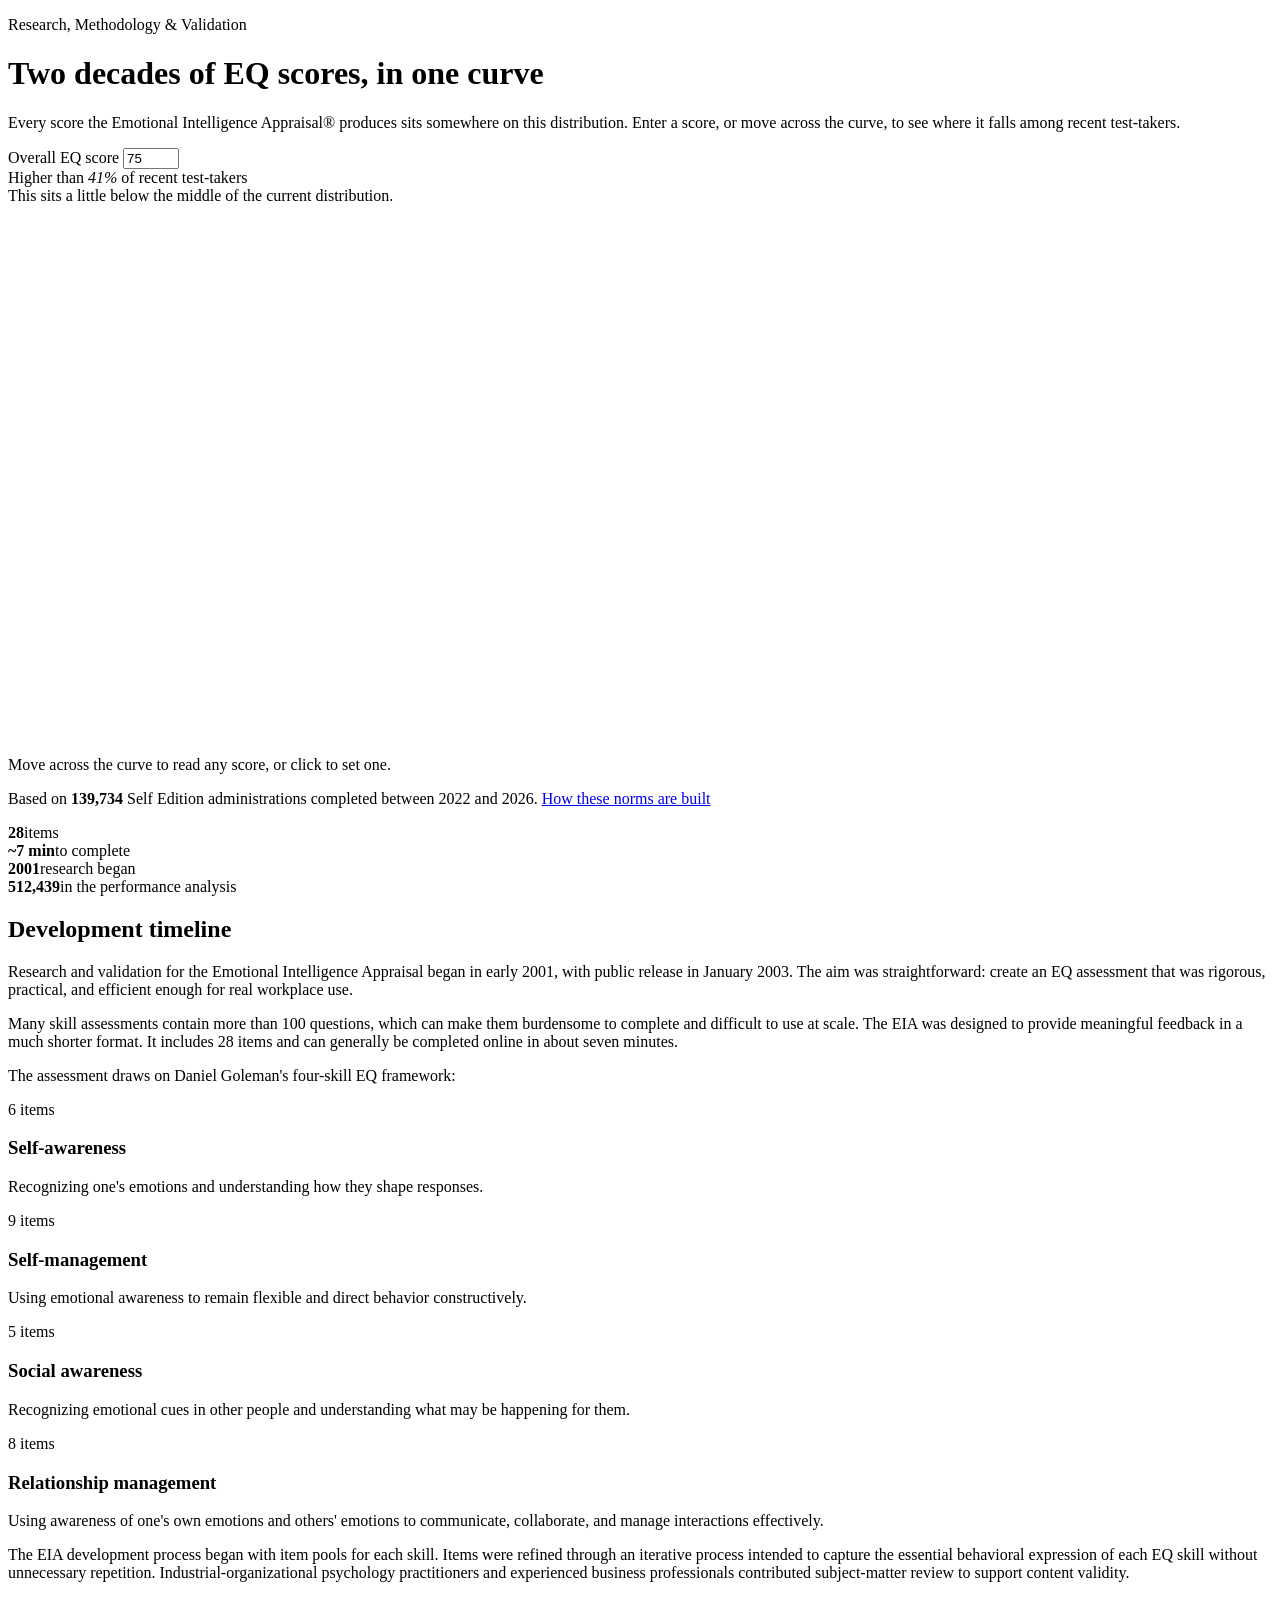
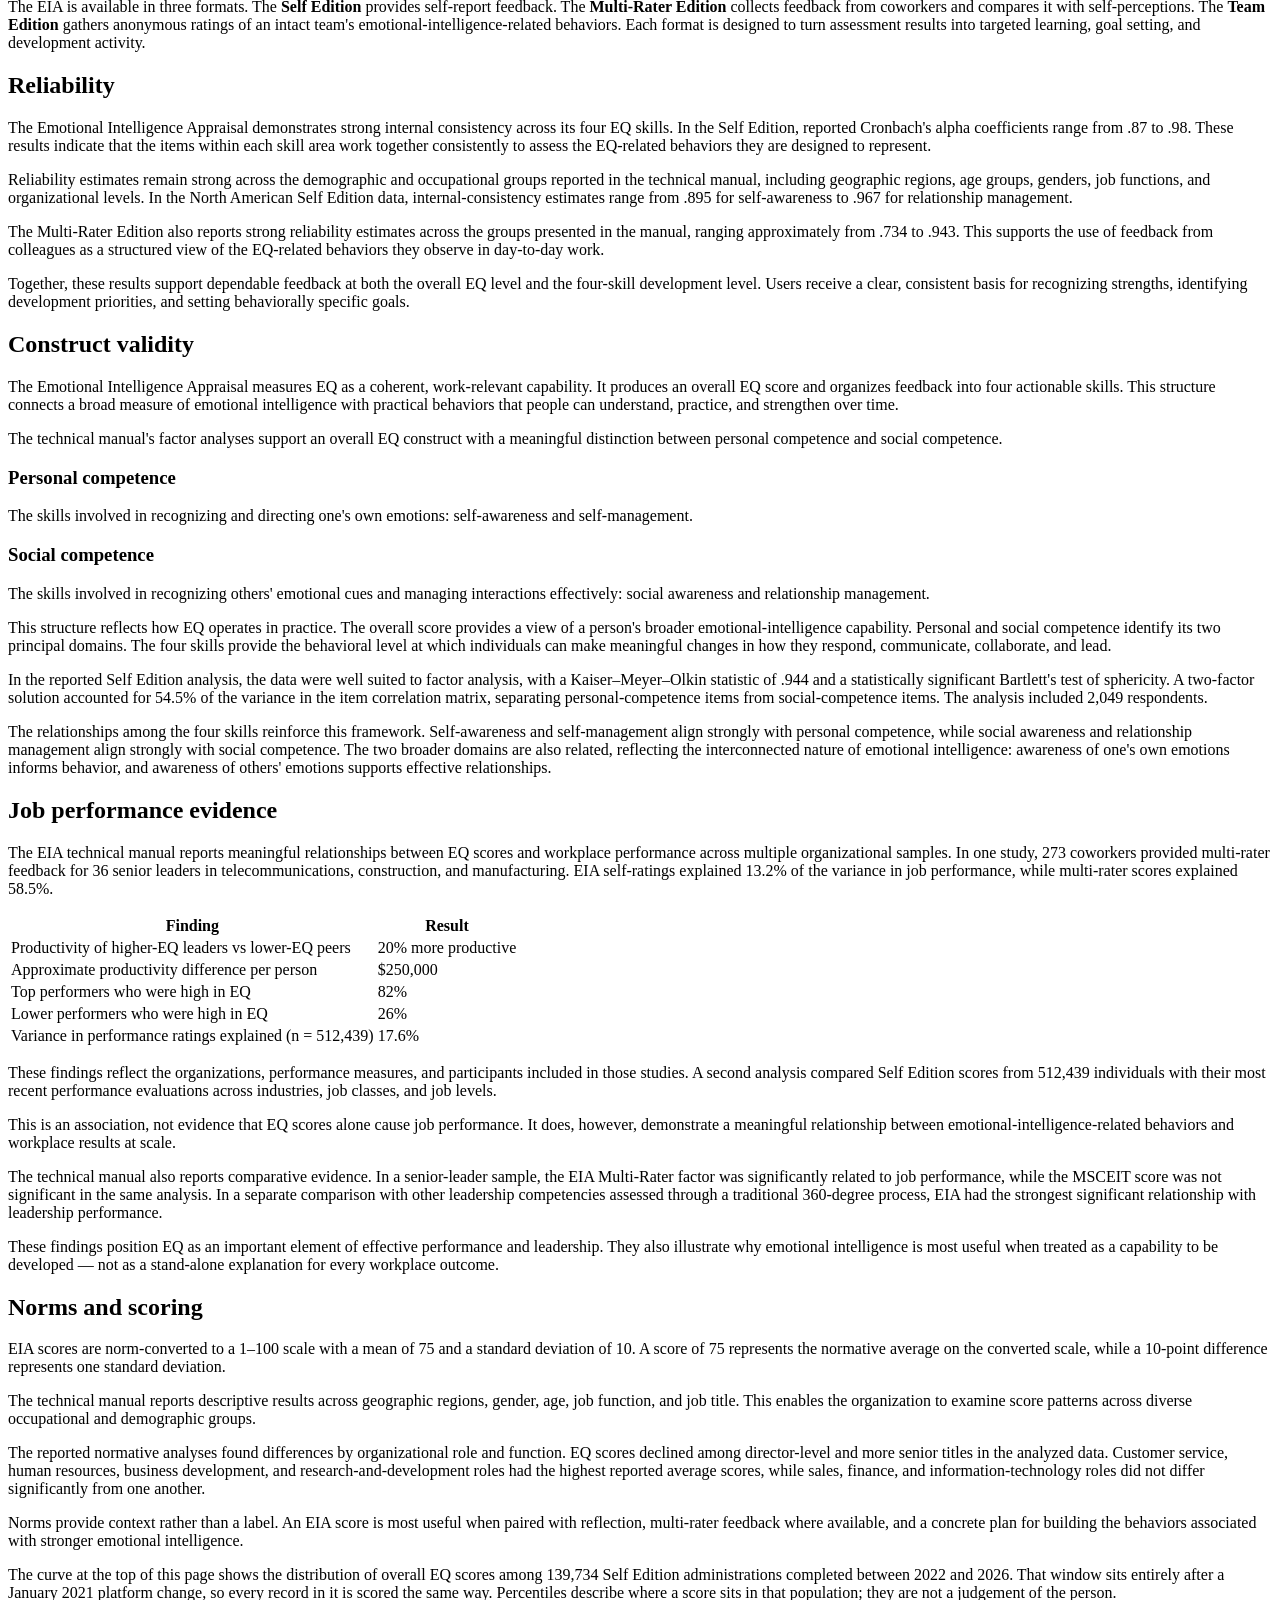
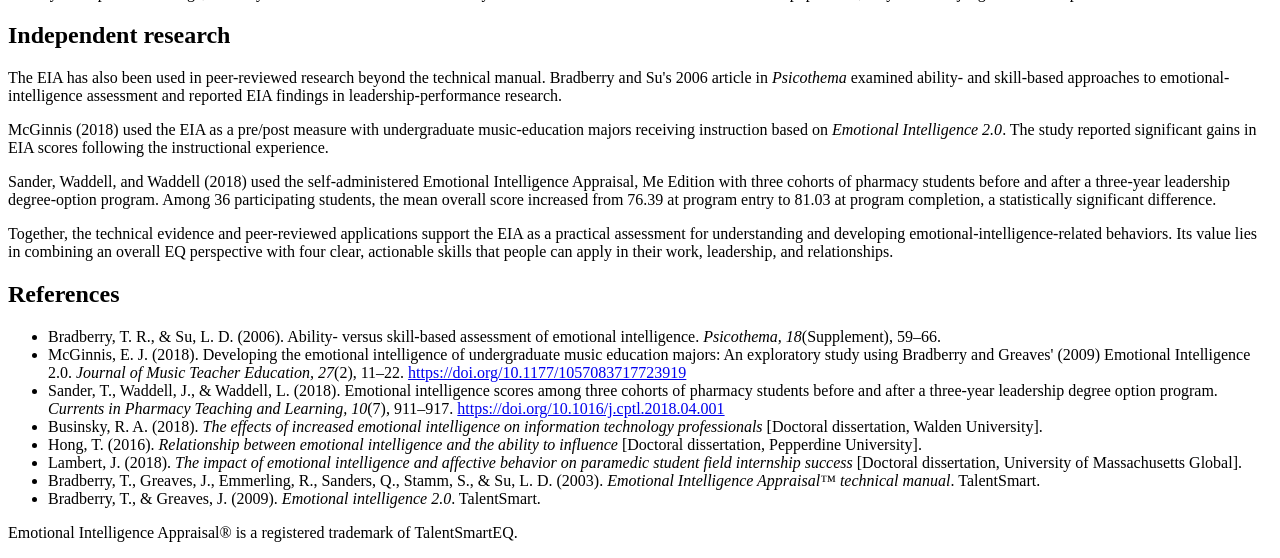
==== index.html @ 847c7a60 "Add files via upload" ====
<!doctype html>
<html lang="en">
<head>
<meta charset="utf-8">
<meta name="viewport" content="width=device-width, initial-scale=1">
<title>Research, Methodology &amp; Validation | TalentSmartEQ</title>
<meta name="description" content="How the Emotional Intelligence Appraisal was developed, and the evidence for its reliability, validity, and relationship to workplace performance.">
<link rel="stylesheet" href="css/styles.css">
</head>
<body>

<header class="hero">
  <div class="shell">
    <p class="eyebrow">Research, Methodology &amp; Validation</p>
    <h1>Two decades of EQ scores, in one curve</h1>
    <p class="lede">Every score the Emotional Intelligence Appraisal&reg; produces sits somewhere on this
      distribution. Enter a score, or move across the curve, to see where it falls among recent test-takers.</p>

    <div class="explorer">
      <div class="explorer-entry">
        <label for="score">Overall EQ score</label>
        <input id="score" type="number" min="20" max="100" step="1" value="75" inputmode="numeric" aria-describedby="verdict">
        <div class="readout" id="verdict" aria-live="polite">
          <div class="big" id="line1">Higher than <em>41%</em> of recent test-takers</div>
          <div class="sec" id="line2">This sits a little below the middle of the current distribution.</div>
        </div>
      </div>

      <div class="chartwrap">
        <svg id="chart" viewBox="0 0 1000 420" role="img"
             aria-label="Distribution of overall EQ scores among 139,734 test-takers from 2022 to 2026"></svg>
        <div class="tip" id="tip"></div>
      </div>

      <p class="hint">Move across the curve to read any score, or click to set one.</p>
      <div class="marks" id="marks"></div>

      <p class="basis">Based on <strong>139,734</strong> Self Edition administrations completed between 2022 and 2026.
        <a href="#norms">How these norms are built</a></p>
    </div>
  </div>
</header>

<div class="statband">
  <div class="shell stats">
    <div class="stat"><b>28</b><span>items</span></div>
    <div class="stat"><b>~7 min</b><span>to complete</span></div>
    <div class="stat"><b>2001</b><span>research began</span></div>
    <div class="stat"><b>512,439</b><span>in the performance analysis</span></div>
  </div>
</div>

<section>
  <div class="shell">
    <h2>Development timeline</h2>
    <p>Research and validation for the Emotional Intelligence Appraisal began in early 2001, with public release in January 2003. The aim was straightforward: create an EQ assessment that was rigorous, practical, and efficient enough for real workplace use.</p>
    <p>Many skill assessments contain more than 100 questions, which can make them burdensome to complete and difficult to use at scale. The EIA was designed to provide meaningful feedback in a much shorter format. It includes 28 items and can generally be completed online in about seven minutes.</p>
    <p>The assessment draws on Daniel Goleman's four-skill EQ framework:</p>

    <div class="grid four">
      <div class="card"><span class="tag">6 items</span><h3>Self-awareness</h3>
        <p>Recognizing one's emotions and understanding how they shape responses.</p></div>
      <div class="card"><span class="tag">9 items</span><h3>Self-management</h3>
        <p>Using emotional awareness to remain flexible and direct behavior constructively.</p></div>
      <div class="card"><span class="tag">5 items</span><h3>Social awareness</h3>
        <p>Recognizing emotional cues in other people and understanding what may be happening for them.</p></div>
      <div class="card"><span class="tag">8 items</span><h3>Relationship management</h3>
        <p>Using awareness of one's own emotions and others' emotions to communicate, collaborate, and manage interactions effectively.</p></div>
    </div>

    <p class="spaced">The EIA development process began with item pools for each skill. Items were refined through an iterative process intended to capture the essential behavioral expression of each EQ skill without unnecessary repetition. Industrial-organizational psychology practitioners and experienced business professionals contributed subject-matter review to support content validity.</p>
    <p>The EIA is available in three formats. The <strong>Self Edition</strong> provides self-report feedback. The <strong>Multi-Rater Edition</strong> collects feedback from coworkers and compares it with self-perceptions. The <strong>Team Edition</strong> gathers anonymous ratings of an intact team's emotional-intelligence-related behaviors. Each format is designed to turn assessment results into targeted learning, goal setting, and development activity.</p>
  </div>
</section>

<section class="tint">
  <div class="shell">
    <h2>Reliability</h2>
    <p>The Emotional Intelligence Appraisal demonstrates strong internal consistency across its four EQ skills. In the Self Edition, reported Cronbach's alpha coefficients range from .87 to .98. These results indicate that the items within each skill area work together consistently to assess the EQ-related behaviors they are designed to represent.</p>
    <p>Reliability estimates remain strong across the demographic and occupational groups reported in the technical manual, including geographic regions, age groups, genders, job functions, and organizational levels. In the North American Self Edition data, internal-consistency estimates range from .895 for self-awareness to .967 for relationship management.</p>
    <p>The Multi-Rater Edition also reports strong reliability estimates across the groups presented in the manual, ranging approximately from .734 to .943. This supports the use of feedback from colleagues as a structured view of the EQ-related behaviors they observe in day-to-day work.</p>
    <p>Together, these results support dependable feedback at both the overall EQ level and the four-skill development level. Users receive a clear, consistent basis for recognizing strengths, identifying development priorities, and setting behaviorally specific goals.</p>
  </div>
</section>

<section>
  <div class="shell">
    <h2>Construct validity</h2>
    <p>The Emotional Intelligence Appraisal measures EQ as a coherent, work-relevant capability. It produces an overall EQ score and organizes feedback into four actionable skills. This structure connects a broad measure of emotional intelligence with practical behaviors that people can understand, practice, and strengthen over time.</p>
    <p>The technical manual's factor analyses support an overall EQ construct with a meaningful distinction between personal competence and social competence.</p>

    <div class="grid two">
      <div class="card"><h3>Personal competence</h3>
        <p>The skills involved in recognizing and directing one's own emotions: self-awareness and self-management.</p></div>
      <div class="card"><h3>Social competence</h3>
        <p>The skills involved in recognizing others' emotional cues and managing interactions effectively: social awareness and relationship management.</p></div>
    </div>

    <p class="spaced">This structure reflects how EQ operates in practice. The overall score provides a view of a person's broader emotional-intelligence capability. Personal and social competence identify its two principal domains. The four skills provide the behavioral level at which individuals can make meaningful changes in how they respond, communicate, collaborate, and lead.</p>
    <p>In the reported Self Edition analysis, the data were well suited to factor analysis, with a Kaiser&ndash;Meyer&ndash;Olkin statistic of .944 and a statistically significant Bartlett's test of sphericity. A two-factor solution accounted for 54.5% of the variance in the item correlation matrix, separating personal-competence items from social-competence items. The analysis included 2,049 respondents.</p>
    <p>The relationships among the four skills reinforce this framework. Self-awareness and self-management align strongly with personal competence, while social awareness and relationship management align strongly with social competence. The two broader domains are also related, reflecting the interconnected nature of emotional intelligence: awareness of one's own emotions informs behavior, and awareness of others' emotions supports effective relationships.</p>
  </div>
</section>

<section class="tint">
  <div class="shell">
    <h2>Job performance evidence</h2>
    <p>The EIA technical manual reports meaningful relationships between EQ scores and workplace performance across multiple organizational samples. In one study, 273 coworkers provided multi-rater feedback for 36 senior leaders in telecommunications, construction, and manufacturing. EIA self-ratings explained 13.2% of the variance in job performance, while multi-rater scores explained 58.5%.</p>

    <div class="scroll">
      <table>
        <thead><tr><th>Finding</th><th>Result</th></tr></thead>
        <tbody>
          <tr><td>Productivity of higher-EQ leaders vs lower-EQ peers</td><td>20% more productive</td></tr>
          <tr><td>Approximate productivity difference per person</td><td>$250,000</td></tr>
          <tr><td>Top performers who were high in EQ</td><td>82%</td></tr>
          <tr><td>Lower performers who were high in EQ</td><td>26%</td></tr>
          <tr><td>Variance in performance ratings explained (n = 512,439)</td><td>17.6%</td></tr>
        </tbody>
      </table>
    </div>

    <p>These findings reflect the organizations, performance measures, and participants included in those studies. A second analysis compared Self Edition scores from 512,439 individuals with their most recent performance evaluations across industries, job classes, and job levels.</p>

    <div class="callout">
      <p>This is an association, not evidence that EQ scores alone cause job performance. It does, however, demonstrate a meaningful relationship between emotional-intelligence-related behaviors and workplace results at scale.</p>
    </div>

    <p>The technical manual also reports comparative evidence. In a senior-leader sample, the EIA Multi-Rater factor was significantly related to job performance, while the MSCEIT score was not significant in the same analysis. In a separate comparison with other leadership competencies assessed through a traditional 360-degree process, EIA had the strongest significant relationship with leadership performance.</p>
    <p>These findings position EQ as an important element of effective performance and leadership. They also illustrate why emotional intelligence is most useful when treated as a capability to be developed &mdash; not as a stand-alone explanation for every workplace outcome.</p>
  </div>
</section>

<section id="norms">
  <div class="shell">
    <h2>Norms and scoring</h2>
    <p>EIA scores are norm-converted to a 1&ndash;100 scale with a mean of 75 and a standard deviation of 10. A score of 75 represents the normative average on the converted scale, while a 10-point difference represents one standard deviation.</p>
    <p>The technical manual reports descriptive results across geographic regions, gender, age, job function, and job title. This enables the organization to examine score patterns across diverse occupational and demographic groups.</p>
    <p>The reported normative analyses found differences by organizational role and function. EQ scores declined among director-level and more senior titles in the analyzed data. Customer service, human resources, business development, and research-and-development roles had the highest reported average scores, while sales, finance, and information-technology roles did not differ significantly from one another.</p>
    <p>Norms provide context rather than a label. An EIA score is most useful when paired with reflection, multi-rater feedback where available, and a concrete plan for building the behaviors associated with stronger emotional intelligence.</p>

    <div class="callout">
      <p>The curve at the top of this page shows the distribution of overall EQ scores among 139,734 Self Edition
        administrations completed between 2022 and 2026. That window sits entirely after a January 2021 platform
        change, so every record in it is scored the same way. Percentiles describe where a score sits in that
        population; they are not a judgement of the person.</p>
    </div>
  </div>
</section>

<section class="tint">
  <div class="shell">
    <h2>Independent research</h2>
    <p>The EIA has also been used in peer-reviewed research beyond the technical manual. Bradberry and Su's 2006 article in <em>Psicothema</em> examined ability- and skill-based approaches to emotional-intelligence assessment and reported EIA findings in leadership-performance research.</p>
    <p>McGinnis (2018) used the EIA as a pre/post measure with undergraduate music-education majors receiving instruction based on <em>Emotional Intelligence 2.0</em>. The study reported significant gains in EIA scores following the instructional experience.</p>
    <p>Sander, Waddell, and Waddell (2018) used the self-administered Emotional Intelligence Appraisal, Me Edition with three cohorts of pharmacy students before and after a three-year leadership degree-option program. Among 36 participating students, the mean overall score increased from 76.39 at program entry to 81.03 at program completion, a statistically significant difference.</p>
    <p>Together, the technical evidence and peer-reviewed applications support the EIA as a practical assessment for understanding and developing emotional-intelligence-related behaviors. Its value lies in combining an overall EQ perspective with four clear, actionable skills that people can apply in their work, leadership, and relationships.</p>
  </div>
</section>

<section>
  <div class="shell">
    <h2>References</h2>
    <ul class="refs">
      <li>Bradberry, T. R., &amp; Su, L. D. (2006). Ability- versus skill-based assessment of emotional intelligence. <em>Psicothema, 18</em>(Supplement), 59&ndash;66.</li>
      <li>McGinnis, E. J. (2018). Developing the emotional intelligence of undergraduate music education majors: An exploratory study using Bradberry and Greaves' (2009) Emotional Intelligence 2.0. <em>Journal of Music Teacher Education, 27</em>(2), 11&ndash;22. <a href="https://doi.org/10.1177/1057083717723919">https://doi.org/10.1177/1057083717723919</a></li>
      <li>Sander, T., Waddell, J., &amp; Waddell, L. (2018). Emotional intelligence scores among three cohorts of pharmacy students before and after a three-year leadership degree option program. <em>Currents in Pharmacy Teaching and Learning, 10</em>(7), 911&ndash;917. <a href="https://doi.org/10.1016/j.cptl.2018.04.001">https://doi.org/10.1016/j.cptl.2018.04.001</a></li>
      <li>Businsky, R. A. (2018). <em>The effects of increased emotional intelligence on information technology professionals</em> [Doctoral dissertation, Walden University].</li>
      <li>Hong, T. (2016). <em>Relationship between emotional intelligence and the ability to influence</em> [Doctoral dissertation, Pepperdine University].</li>
      <li>Lambert, J. (2018). <em>The impact of emotional intelligence and affective behavior on paramedic student field internship success</em> [Doctoral dissertation, University of Massachusetts Global].</li>
      <li>Bradberry, T., Greaves, J., Emmerling, R., Sanders, Q., Stamm, S., &amp; Su, L. D. (2003). <em>Emotional Intelligence Appraisal&trade; technical manual</em>. TalentSmart.</li>
      <li>Bradberry, T., &amp; Greaves, J. (2009). <em>Emotional intelligence 2.0</em>. TalentSmart.</li>
    </ul>
  </div>
</section>

<footer>
  <div class="shell">
    <p>Emotional Intelligence Appraisal&reg; is a registered trademark of TalentSmartEQ.</p>
  </div>
</footer>

<script src="js/eq-distribution.js"></script>
<script src="js/score-explorer.js"></script>
</body>
</html>
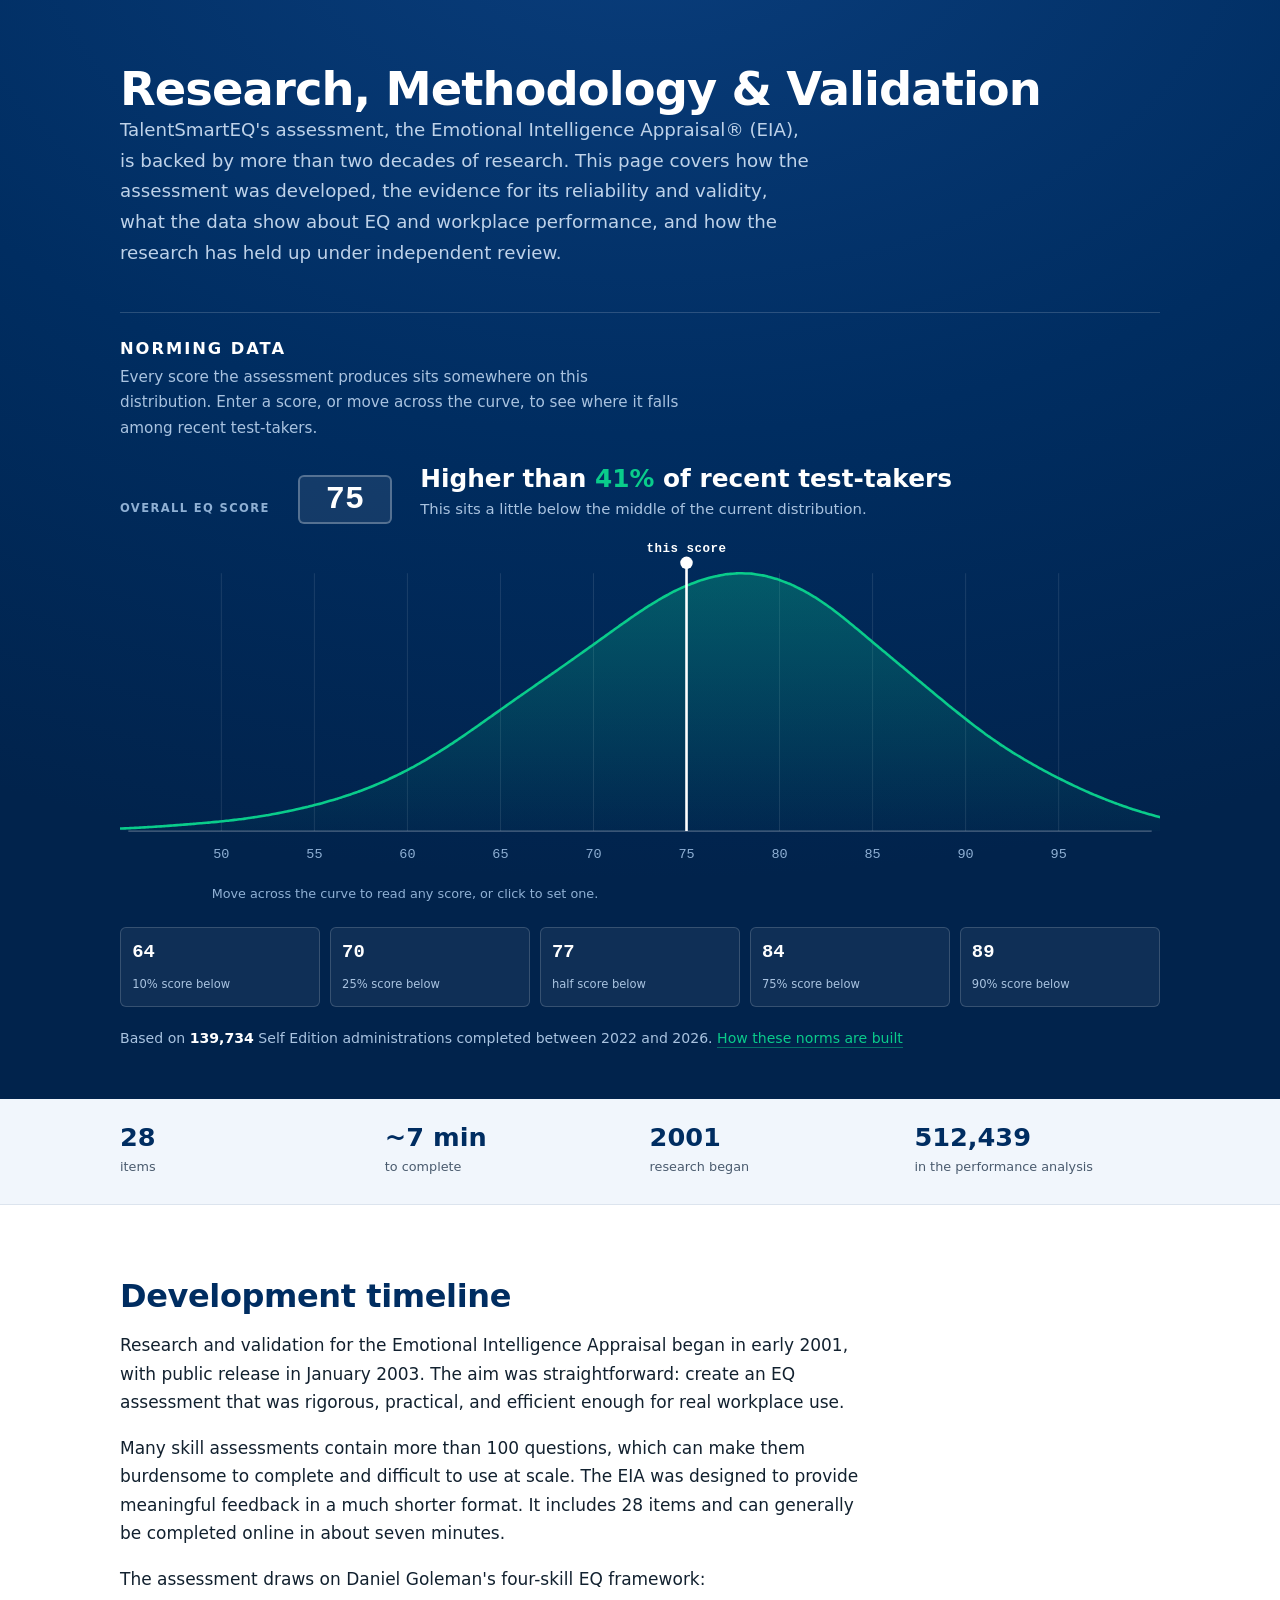
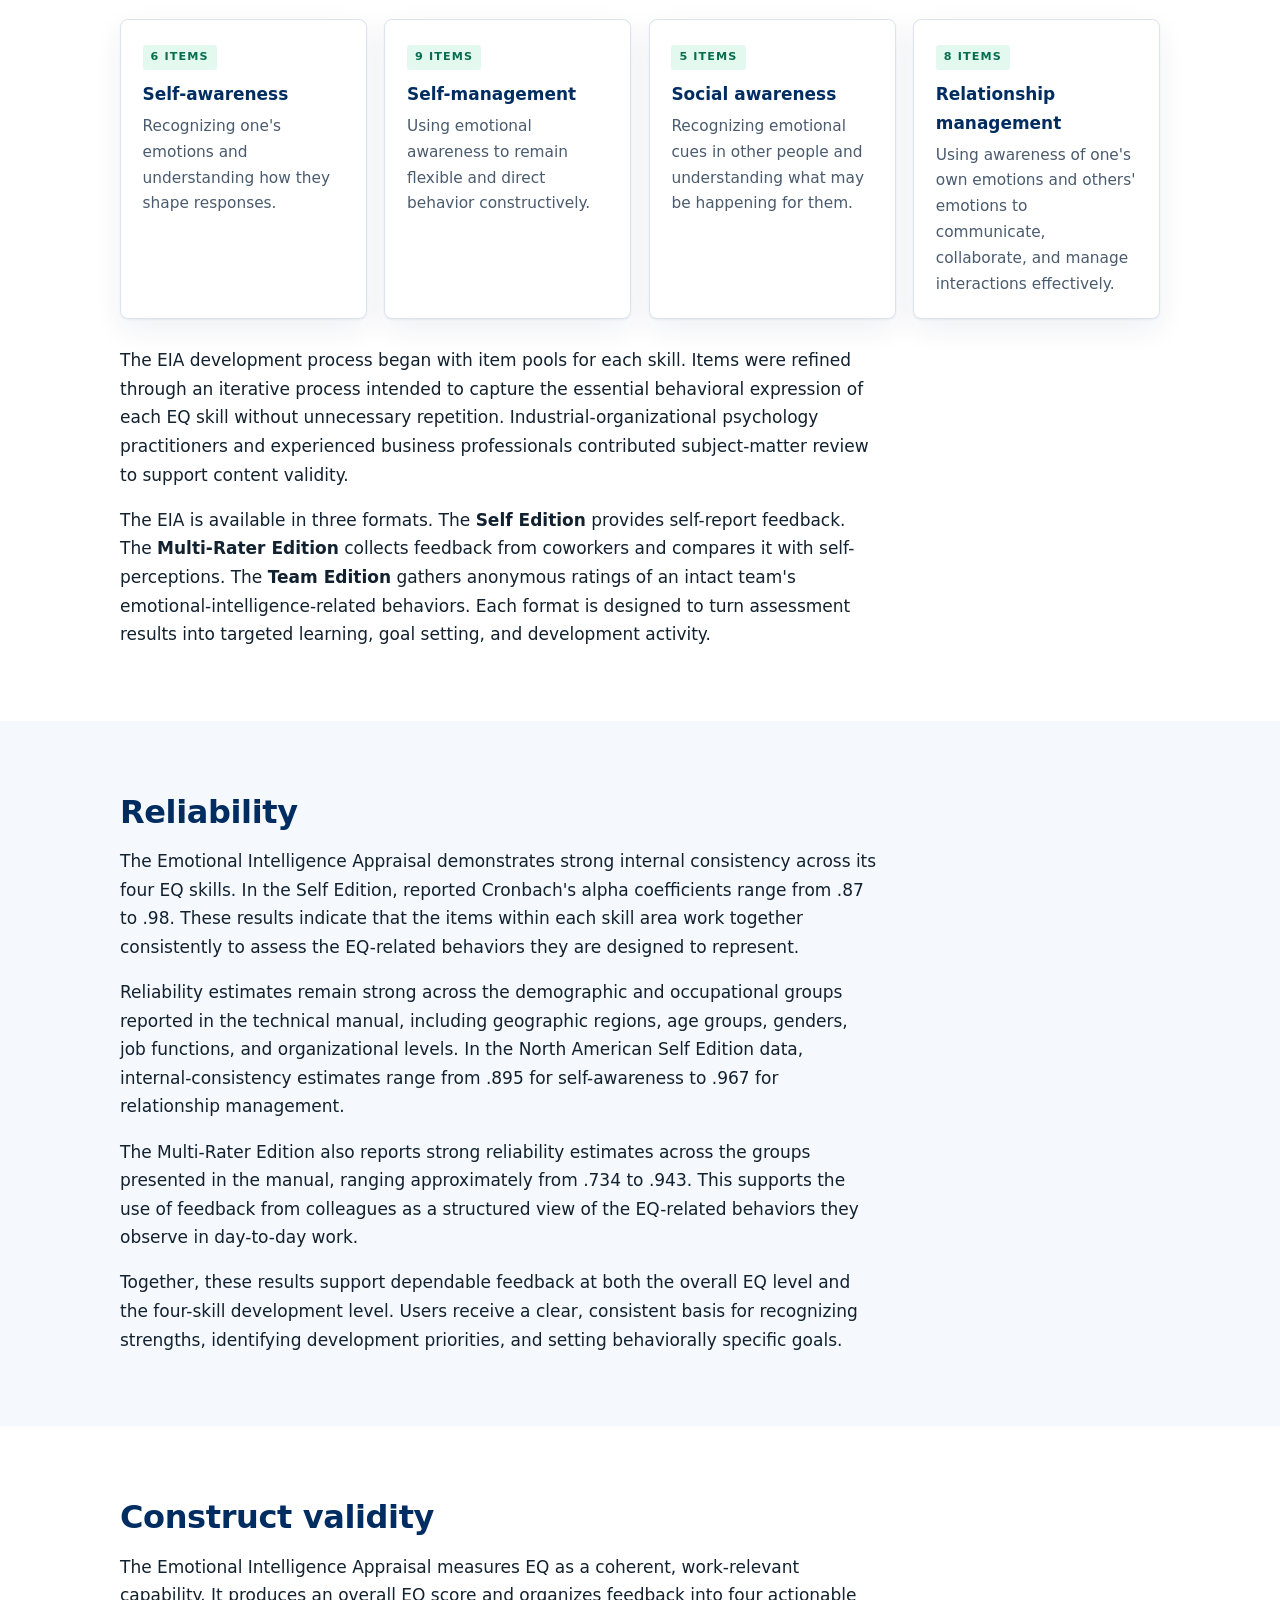
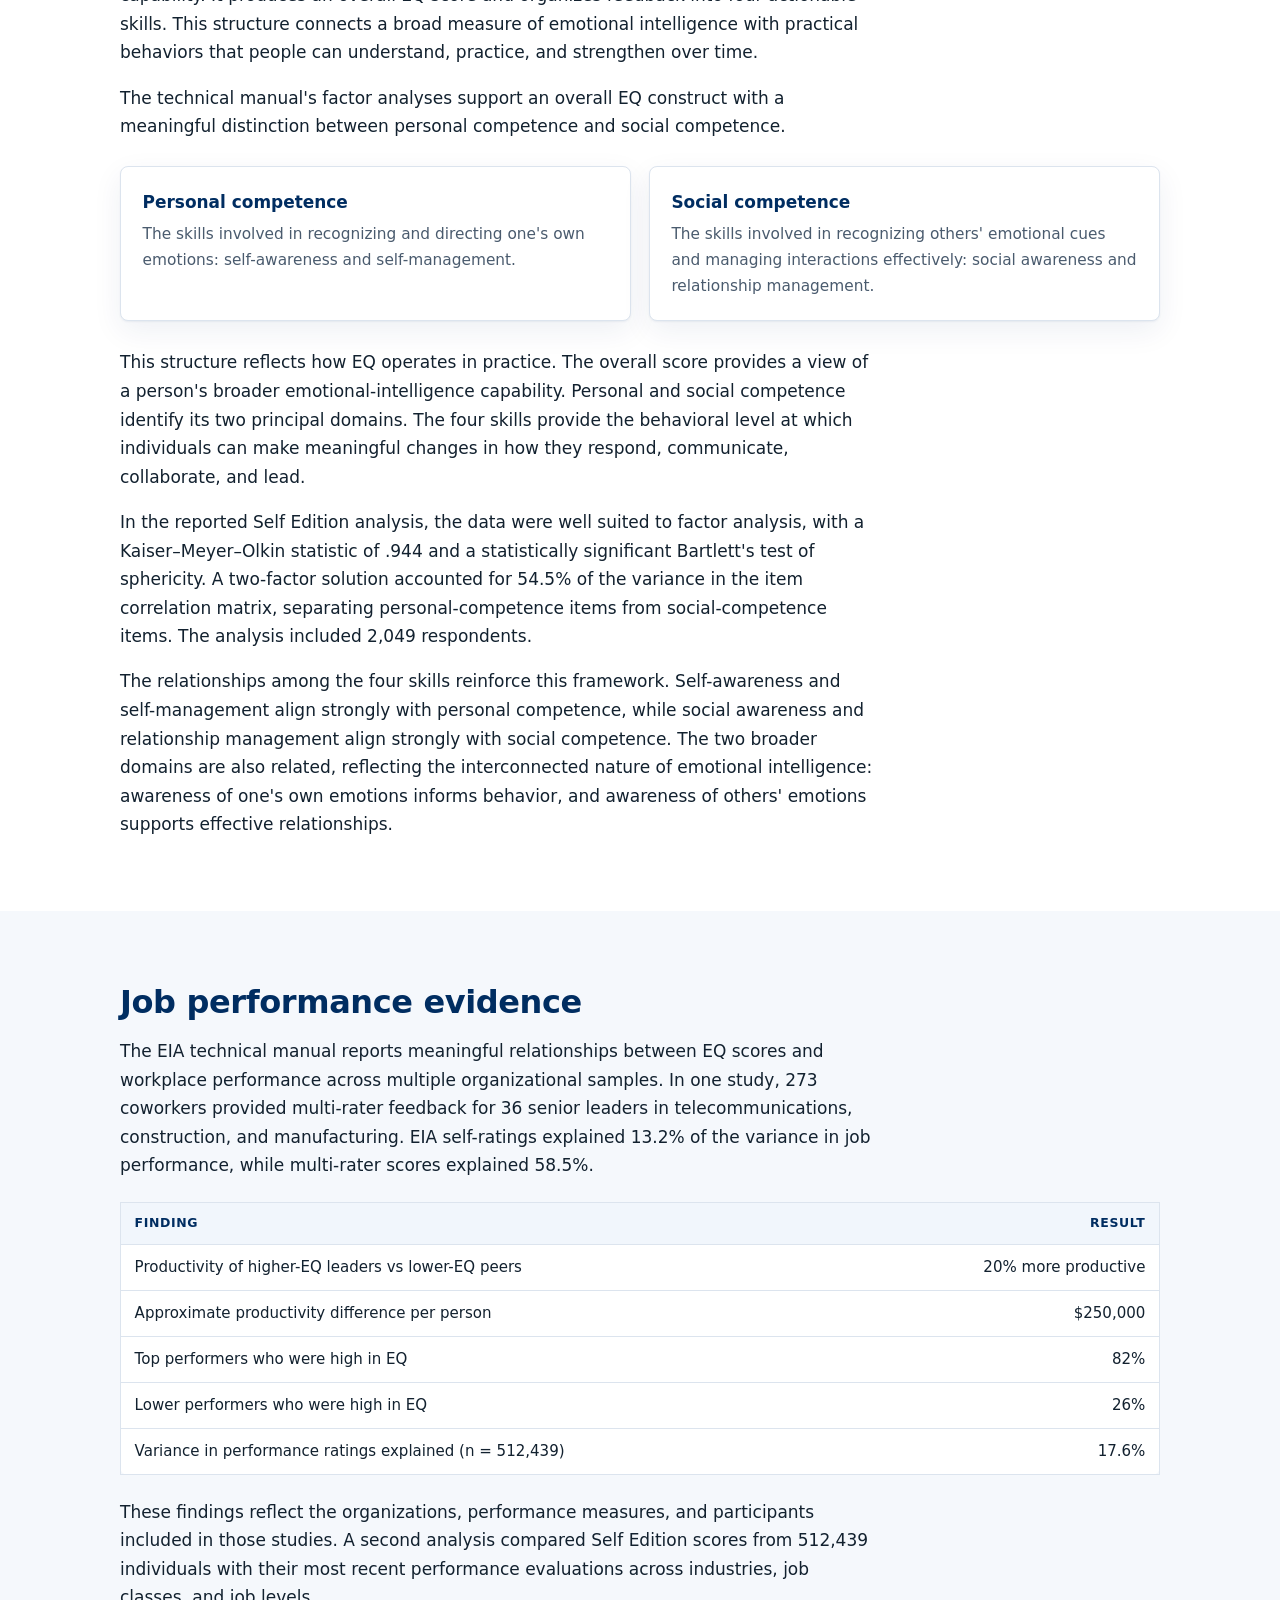
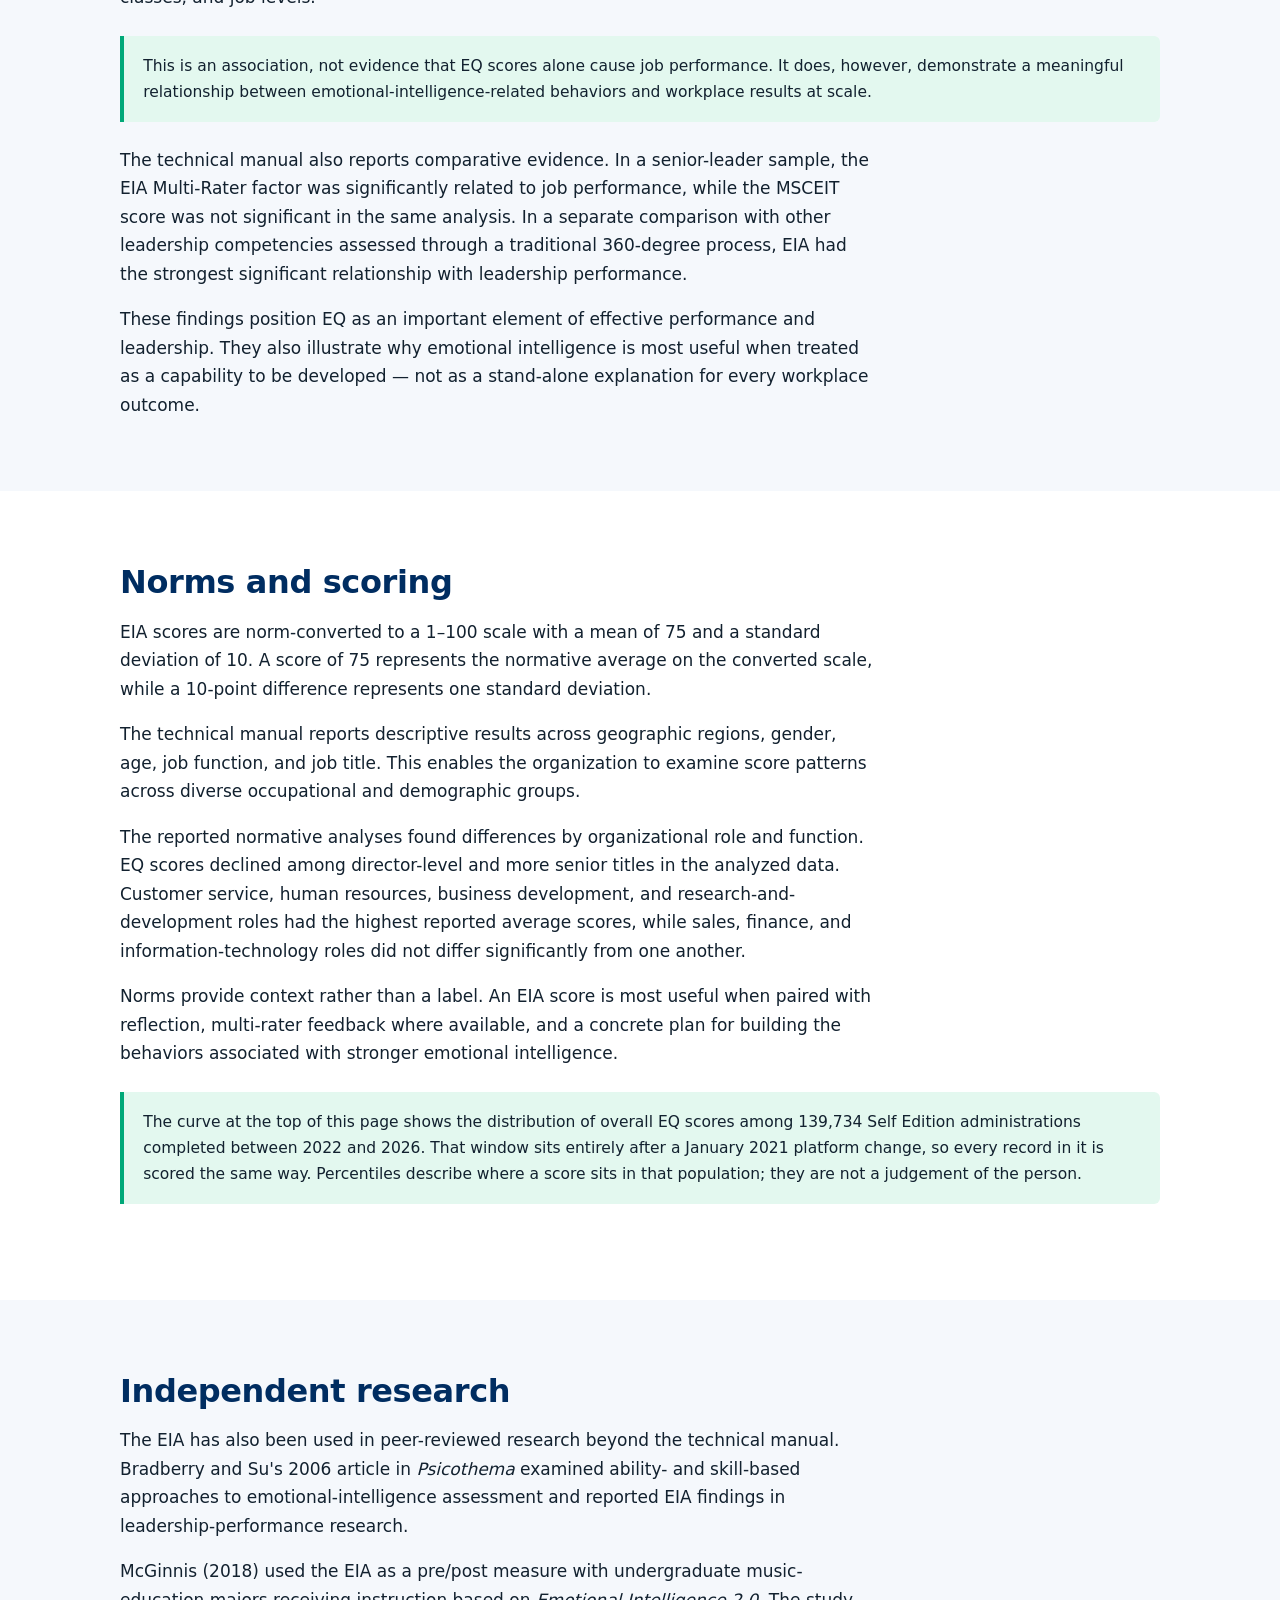
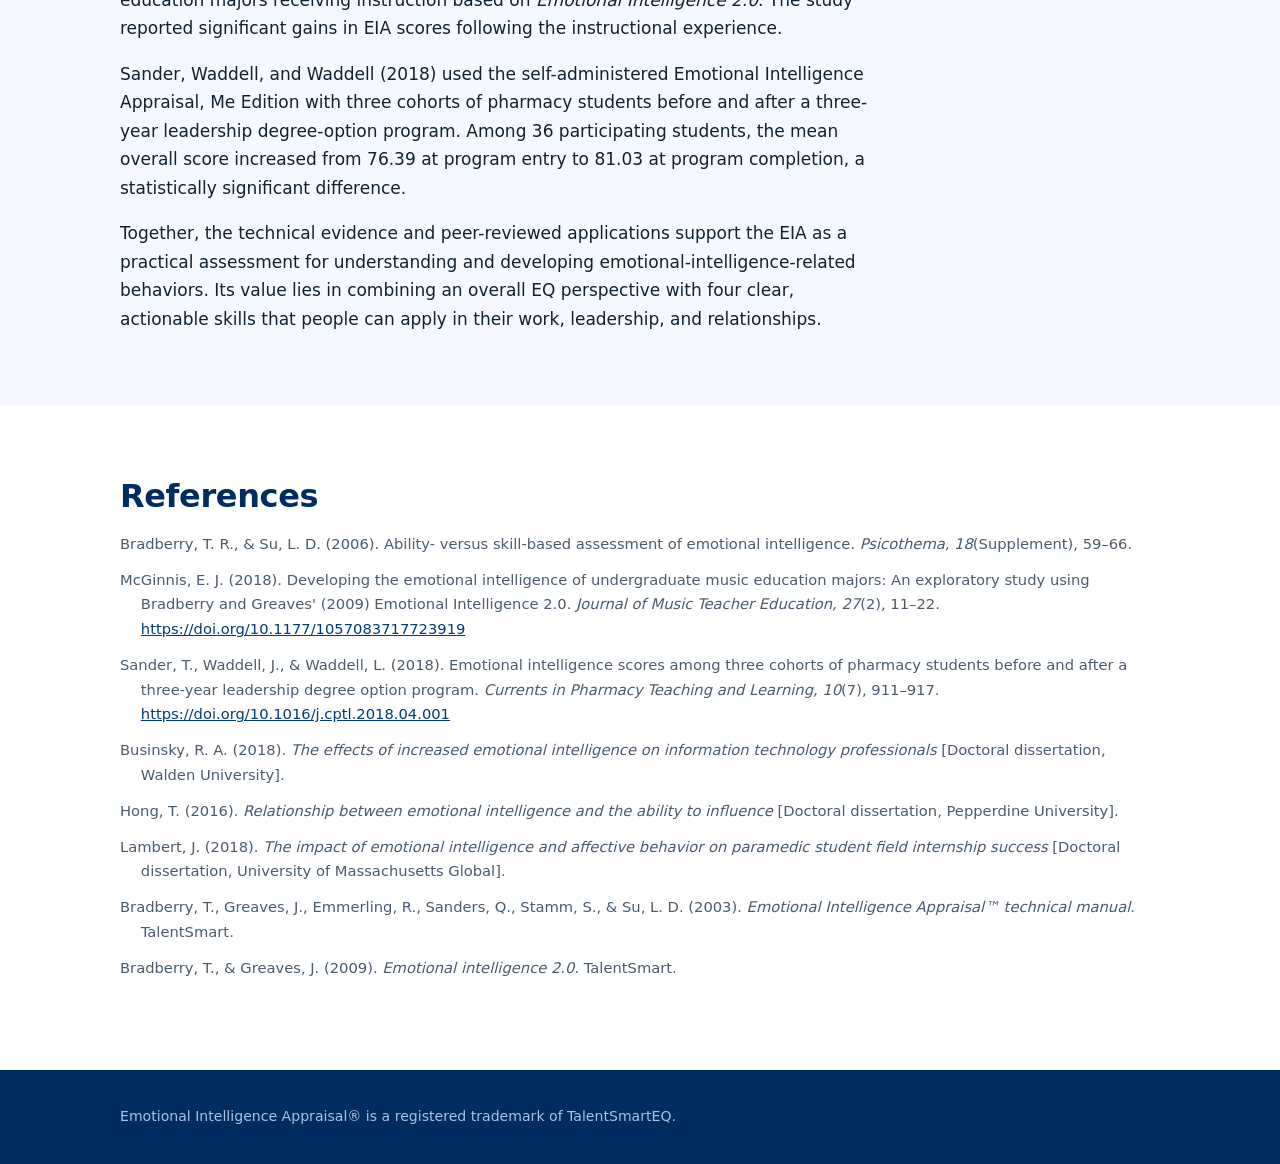
==== commit a1b54b4d: "Add files via upload" ====
--- a/index.html
+++ b/index.html
@@ -5,18 +5,23 @@
 <meta name="viewport" content="width=device-width, initial-scale=1">
 <title>Research, Methodology &amp; Validation | TalentSmartEQ</title>
 <meta name="description" content="How the Emotional Intelligence Appraisal was developed, and the evidence for its reliability, validity, and relationship to workplace performance.">
-<link rel="stylesheet" href="css/styles.css">
+<link rel="stylesheet" href="styles.css">
 </head>
 <body>
 
 <header class="hero">
   <div class="shell">
-    <p class="eyebrow">Research, Methodology &amp; Validation</p>
-    <h1>Two decades of EQ scores, in one curve</h1>
-    <p class="lede">Every score the Emotional Intelligence Appraisal&reg; produces sits somewhere on this
-      distribution. Enter a score, or move across the curve, to see where it falls among recent test-takers.</p>
+    <h1>Research, Methodology &amp; Validation</h1>
+    <p class="lede">TalentSmartEQ's assessment, the Emotional Intelligence Appraisal&reg; (EIA), is backed by
+      more than two decades of research. This page covers how the assessment was developed, the evidence for
+      its reliability and validity, what the data show about EQ and workplace performance, and how the research
+      has held up under independent review.</p>
 
     <div class="explorer">
+      <h2 class="hero-sub">Norming data</h2>
+      <p class="hero-subnote">Every score the assessment produces sits somewhere on this distribution.
+        Enter a score, or move across the curve, to see where it falls among recent test-takers.</p>
+
       <div class="explorer-entry">
         <label for="score">Overall EQ score</label>
         <input id="score" type="number" min="20" max="100" step="1" value="75" inputmode="numeric" aria-describedby="verdict">
@@ -27,7 +32,7 @@
       </div>
 
       <div class="chartwrap">
-        <svg id="chart" viewBox="0 0 1000 420" role="img"
+        <svg id="chart" viewBox="0 0 1000 320" role="img"
              aria-label="Distribution of overall EQ scores among 139,734 test-takers from 2022 to 2026"></svg>
         <div class="tip" id="tip"></div>
       </div>
@@ -180,7 +185,7 @@
   </div>
 </footer>
 
-<script src="js/eq-distribution.js"></script>
-<script src="js/score-explorer.js"></script>
+<script src="eq-distribution.js"></script>
+<script src="score-explorer.js"></script>
 </body>
 </html>
--- a/styles.css
+++ b/styles.css
@@ -0,0 +1,174 @@
+/* TalentSmartEQ — Research, Methodology & Validation */
+
+:root{
+  --navy:#002D61;
+  --navy-800:#01234C;
+  --navy-700:#013A7A;
+  --navy-100:#DCE8F5;
+  --navy-050:#F1F6FC;
+  --green:#00A878;          /* accessible on white */
+  --green-bright:#0ACC8B;   /* brand green — navy grounds only */
+  --green-700:#066E4E;
+  --green-050:#E3F8EF;
+  --ink:#12212F;
+  --ink-mid:#4A5B6E;
+  --ink-soft:#7387A0;
+  --rule:#DCE4EE;
+  --grey-050:#F5F8FC;
+  --white:#FFFFFF;
+  --shadow:0 1px 2px rgba(0,45,97,.06), 0 10px 30px rgba(0,45,97,.07);
+  --sans:"Segoe UI",system-ui,-apple-system,"Helvetica Neue",Arial,sans-serif;
+  --mono:ui-monospace,"Cascadia Mono","SF Mono","Segoe UI Mono",Consolas,monospace;
+  --wide:1120px;
+  --text:70ch;
+}
+
+*{box-sizing:border-box}
+html{scroll-behavior:smooth}
+@media (prefers-reduced-motion:reduce){html{scroll-behavior:auto}*{transition:none!important}}
+
+body{
+  margin:0; background:var(--white); color:var(--ink);
+  font-family:var(--sans); font-size:17px; line-height:1.68;
+  -webkit-font-smoothing:antialiased;
+}
+.shell{max-width:var(--wide);margin:0 auto;padding:0 clamp(1.1rem,4vw,2.5rem)}
+section{padding:clamp(2.75rem,6vw,4.5rem) 0}
+section.tint{background:var(--grey-050)}
+section + section{border-top:1px solid var(--rule)}
+section.tint + section, section + section.tint{border-top:none}
+
+h1,h2,h3{color:var(--navy);margin:0;text-wrap:balance}
+h1{font-size:clamp(2rem,4.6vw,2.9rem);line-height:1.1;font-weight:700;letter-spacing:-.02em}
+h2{font-size:clamp(1.5rem,3.2vw,2rem);line-height:1.2;font-weight:700;letter-spacing:-.012em;margin-bottom:1rem}
+h3{font-size:1.06rem;font-weight:700;margin-bottom:.35rem}
+p{margin:0 0 1.05rem;max-width:var(--text)}
+p:last-child{margin-bottom:0}
+p.spaced{margin-top:1.7rem}
+.lede{font-size:1.14rem;max-width:60ch}
+.eyebrow{font-size:.76rem;font-weight:700;letter-spacing:.14em;text-transform:uppercase;margin:0 0 .8rem}
+
+/* ---------- hero: the chart is the page ---------- */
+.hero{
+  background:var(--navy);
+  background-image:radial-gradient(120% 90% at 50% -10%, #0A3E7D 0%, var(--navy) 55%, var(--navy-800) 100%);
+  color:#EAF1FA;
+  padding:clamp(2.5rem,6vw,4rem) 0 clamp(2rem,5vw,3rem);
+}
+.hero h1{color:#fff}
+.hero .eyebrow{color:var(--green-bright)}
+.hero .lede{color:#BED2E9}
+
+.explorer{margin-top:clamp(1.9rem,4.5vw,2.75rem);padding-top:1.6rem;border-top:1px solid rgba(255,255,255,.16)}
+.hero-sub{
+  color:#fff;font-size:1.02rem;font-weight:700;letter-spacing:.12em;
+  text-transform:uppercase;margin:0 0 .4rem;
+}
+.hero-subnote{font-size:.95rem;color:#A9C3E0;max-width:58ch;margin:0 0 1.4rem}
+.explorer-entry{display:flex;flex-wrap:wrap;align-items:flex-end;gap:1rem 1.75rem}
+.explorer-entry label{
+  display:block;font-size:.72rem;font-weight:700;letter-spacing:.12em;
+  text-transform:uppercase;color:#8FB0D4;margin-bottom:.4rem;
+}
+.explorer-entry input[type=number]{
+  font-family:var(--mono);font-size:2rem;font-weight:700;width:5.9rem;
+  padding:.25rem .4rem;text-align:center;color:#fff;
+  background:rgba(255,255,255,.08);
+  border:2px solid rgba(255,255,255,.28);border-radius:6px;
+  font-variant-numeric:tabular-nums;
+}
+.explorer-entry input[type=number]:focus{
+  outline:none;border-color:var(--green-bright);background:rgba(10,204,139,.12);
+}
+input::-webkit-outer-spin-button,input::-webkit-inner-spin-button{-webkit-appearance:none;margin:0}
+input[type=number]{-moz-appearance:textfield}
+
+.readout{flex:1 1 20rem;padding-bottom:.15rem}
+.readout .big{font-size:clamp(1.2rem,2.7vw,1.55rem);font-weight:700;color:#fff;line-height:1.25}
+.readout .big em{font-style:normal;color:var(--green-bright);font-variant-numeric:tabular-nums}
+.readout .sec{font-size:.93rem;color:#A9C3E0;margin-top:.15rem}
+
+.chartwrap{position:relative;margin-top:1.1rem}
+#chart{display:block;width:100%;height:auto;touch-action:none;cursor:crosshair}
+.grad-top{stop-color:#0ACC8B;stop-opacity:.30}
+.grad-bottom{stop-color:#0ACC8B;stop-opacity:.02}
+.curve-area{fill:url(#curveFill)}
+.curve-line{fill:none;stroke:var(--green-bright);stroke-width:2.5;stroke-linejoin:round}
+.grid{stroke:rgba(255,255,255,.10);stroke-width:1}
+.axis{stroke:rgba(255,255,255,.30);stroke-width:1}
+.xlab{fill:#8FB0D4;font-size:13px;font-family:var(--mono)}
+.hover-line{stroke:rgba(255,255,255,.45);stroke-width:1;stroke-dasharray:3 4}
+.you-line{stroke:#fff;stroke-width:2.5}
+.you-dot{fill:#fff}
+.you-lab{fill:#fff;font-size:12px;font-weight:700;font-family:var(--mono);letter-spacing:.04em}
+
+.tip{
+  position:absolute;pointer-events:none;opacity:0;transform:translate(-50%,-115%);
+  background:#fff;color:var(--navy);font-family:var(--mono);font-size:.74rem;font-weight:700;
+  padding:.3rem .55rem;border-radius:4px;white-space:nowrap;transition:opacity .12s;
+}
+.hint{font-size:.8rem;color:#8FB0D4;text-align:center;margin:.5rem 0 0}
+
+.marks{display:grid;grid-template-columns:repeat(auto-fit,minmax(7.5rem,1fr));gap:.6rem;margin-top:1.4rem}
+.mark{
+  display:block;text-align:left;font:inherit;cursor:pointer;
+  background:rgba(255,255,255,.06);border:1px solid rgba(255,255,255,.16);
+  border-radius:6px;padding:.55rem .7rem;color:inherit;transition:background .15s,border-color .15s;
+}
+.mark:hover{background:rgba(10,204,139,.14);border-color:var(--green-bright)}
+.mark b{display:block;font-family:var(--mono);font-size:1.18rem;color:#fff;font-variant-numeric:tabular-nums}
+.mark span{font-size:.72rem;color:#A9C3E0}
+
+.basis{margin-top:1.3rem;font-size:.88rem;color:#A9C3E0;max-width:none}
+.basis strong{color:#fff}
+.basis a{color:var(--green-bright);text-decoration:none;border-bottom:1px solid rgba(10,204,139,.45);padding-bottom:1px}
+.basis a:hover{border-bottom-color:var(--green-bright)}
+
+/* ---------- stat band ---------- */
+.statband{background:var(--navy-050);border-bottom:1px solid var(--rule)}
+.stats{display:grid;grid-template-columns:repeat(auto-fit,minmax(9rem,1fr));gap:1.2rem;padding-top:1.5rem;padding-bottom:1.5rem}
+.stat b{display:block;font-size:1.6rem;line-height:1.1;color:var(--navy);font-weight:700;font-variant-numeric:tabular-nums}
+.stat span{font-size:.8rem;color:var(--ink-mid)}
+
+/* ---------- cards ---------- */
+.grid{display:grid;gap:1.1rem;margin-top:1.6rem}
+.grid.four{grid-template-columns:repeat(auto-fit,minmax(15rem,1fr))}
+.grid.two{grid-template-columns:repeat(auto-fit,minmax(19rem,1fr))}
+.card{background:var(--white);border:1px solid var(--rule);border-radius:8px;padding:1.3rem 1.35rem;box-shadow:var(--shadow)}
+.card p{font-size:.96rem;color:var(--ink-mid);margin:0;max-width:none}
+.card .tag{
+  display:inline-block;font-size:.7rem;font-weight:700;letter-spacing:.1em;text-transform:uppercase;
+  color:var(--green-700);background:var(--green-050);padding:.2rem .5rem;border-radius:3px;margin-bottom:.6rem;
+}
+
+/* ---------- tables ---------- */
+.scroll{overflow-x:auto;margin:1.4rem 0}
+table{
+  border-collapse:collapse;width:100%;font-size:.94rem;background:var(--white);
+  font-variant-numeric:tabular-nums;border:1px solid var(--rule);border-radius:8px;
+}
+th,td{padding:.62rem .85rem;border-bottom:1px solid var(--rule);text-align:right;white-space:nowrap}
+th:first-child,td:first-child{text-align:left;white-space:normal}
+thead th{background:var(--navy-050);color:var(--navy);font-size:.78rem;letter-spacing:.05em;text-transform:uppercase;font-weight:700}
+tbody tr:last-child td{border-bottom:none}
+
+/* ---------- misc ---------- */
+ul{margin:0 0 1.05rem;padding-left:1.15rem;max-width:var(--text)}
+li{margin-bottom:.5rem}
+li:last-child{margin-bottom:0}
+.refs{list-style:none;padding:0;max-width:none}
+.refs li{font-size:.92rem;color:var(--ink-mid);padding-left:1.3rem;text-indent:-1.3rem;margin-bottom:.7rem}
+a{color:var(--navy-700)}
+a:hover{color:var(--green-700)}
+:focus-visible{outline:2px solid var(--green-bright);outline-offset:2px}
+
+.callout{border-left:4px solid var(--green);background:var(--green-050);padding:1.05rem 1.2rem;border-radius:0 6px 6px 0;margin:1.5rem 0}
+.callout p{margin:0;font-size:.97rem;color:var(--ink);max-width:none}
+
+footer{background:var(--navy);color:#A9C3E0;padding:2.2rem 0;font-size:.88rem}
+footer p{max-width:none;margin:0}
+
+@media (max-width:34rem){
+  .explorer-entry{gap:.8rem 1rem}
+  .readout{flex-basis:100%}
+}
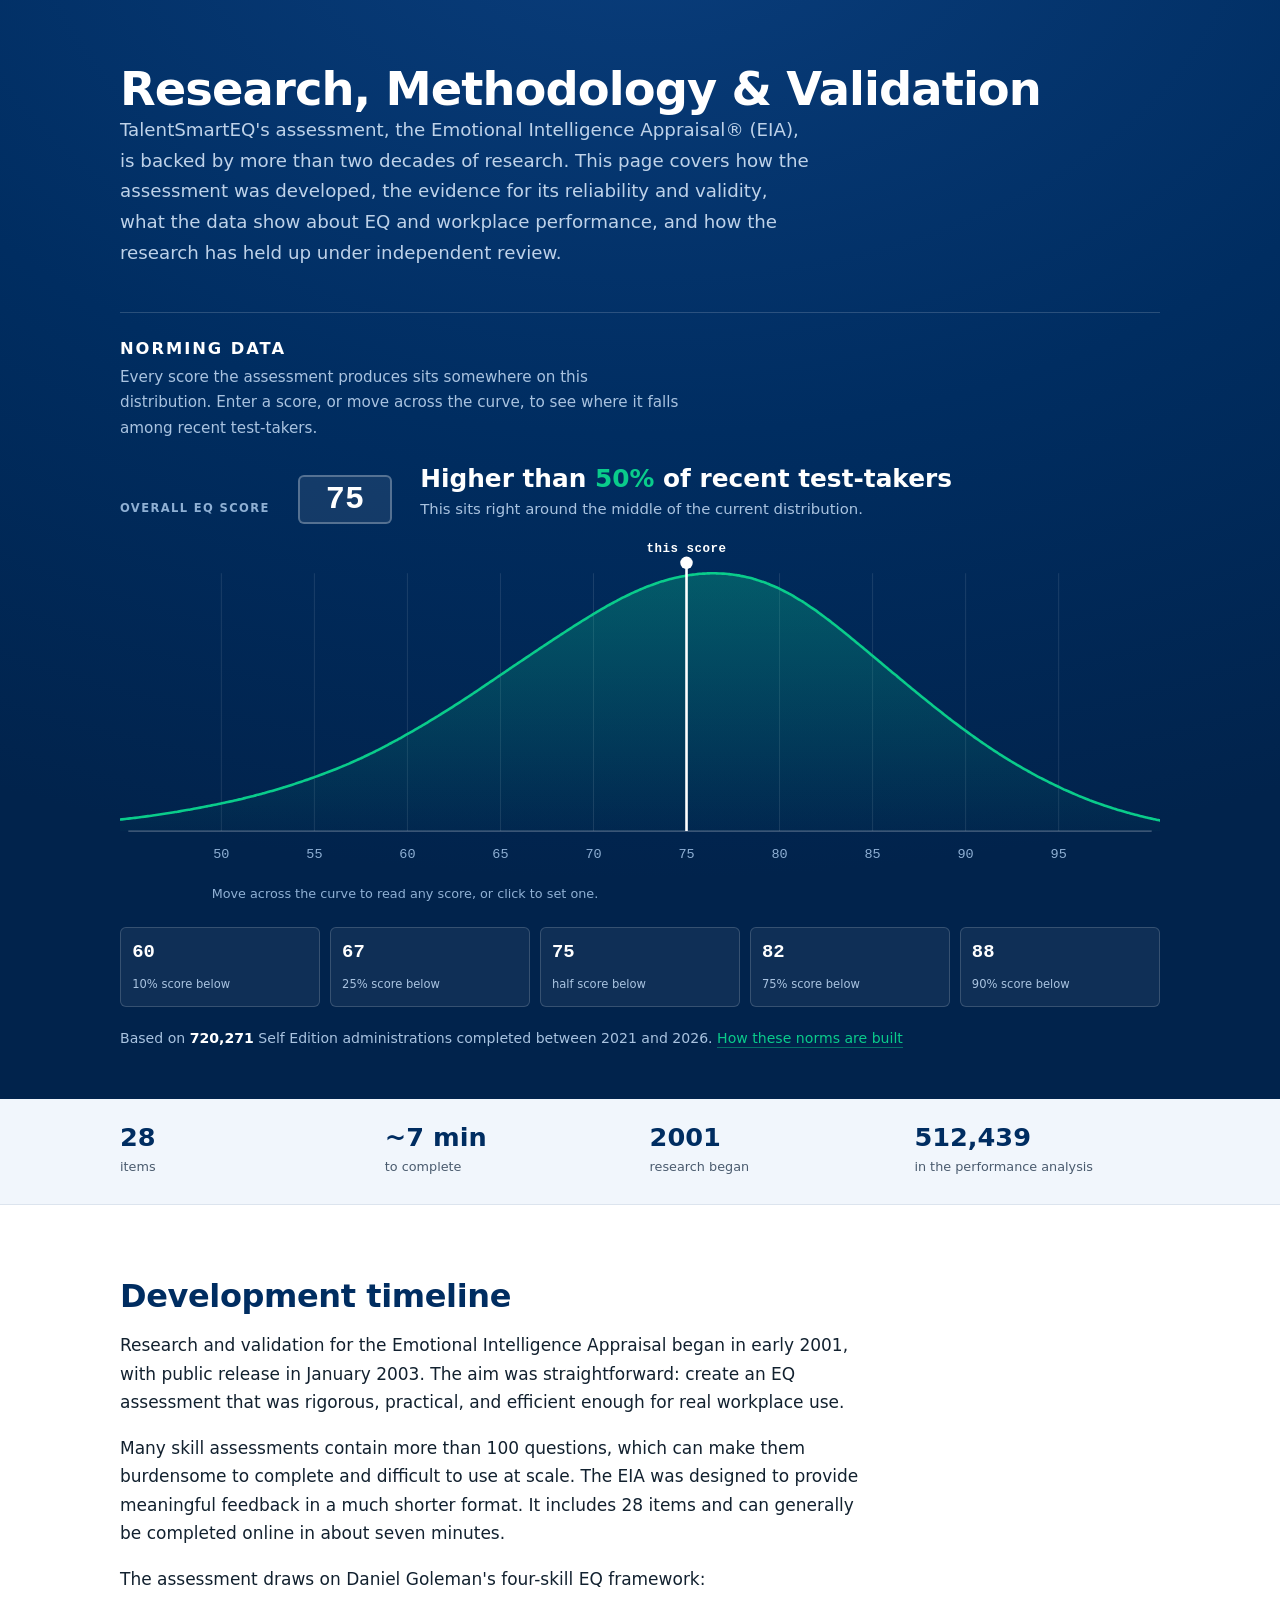
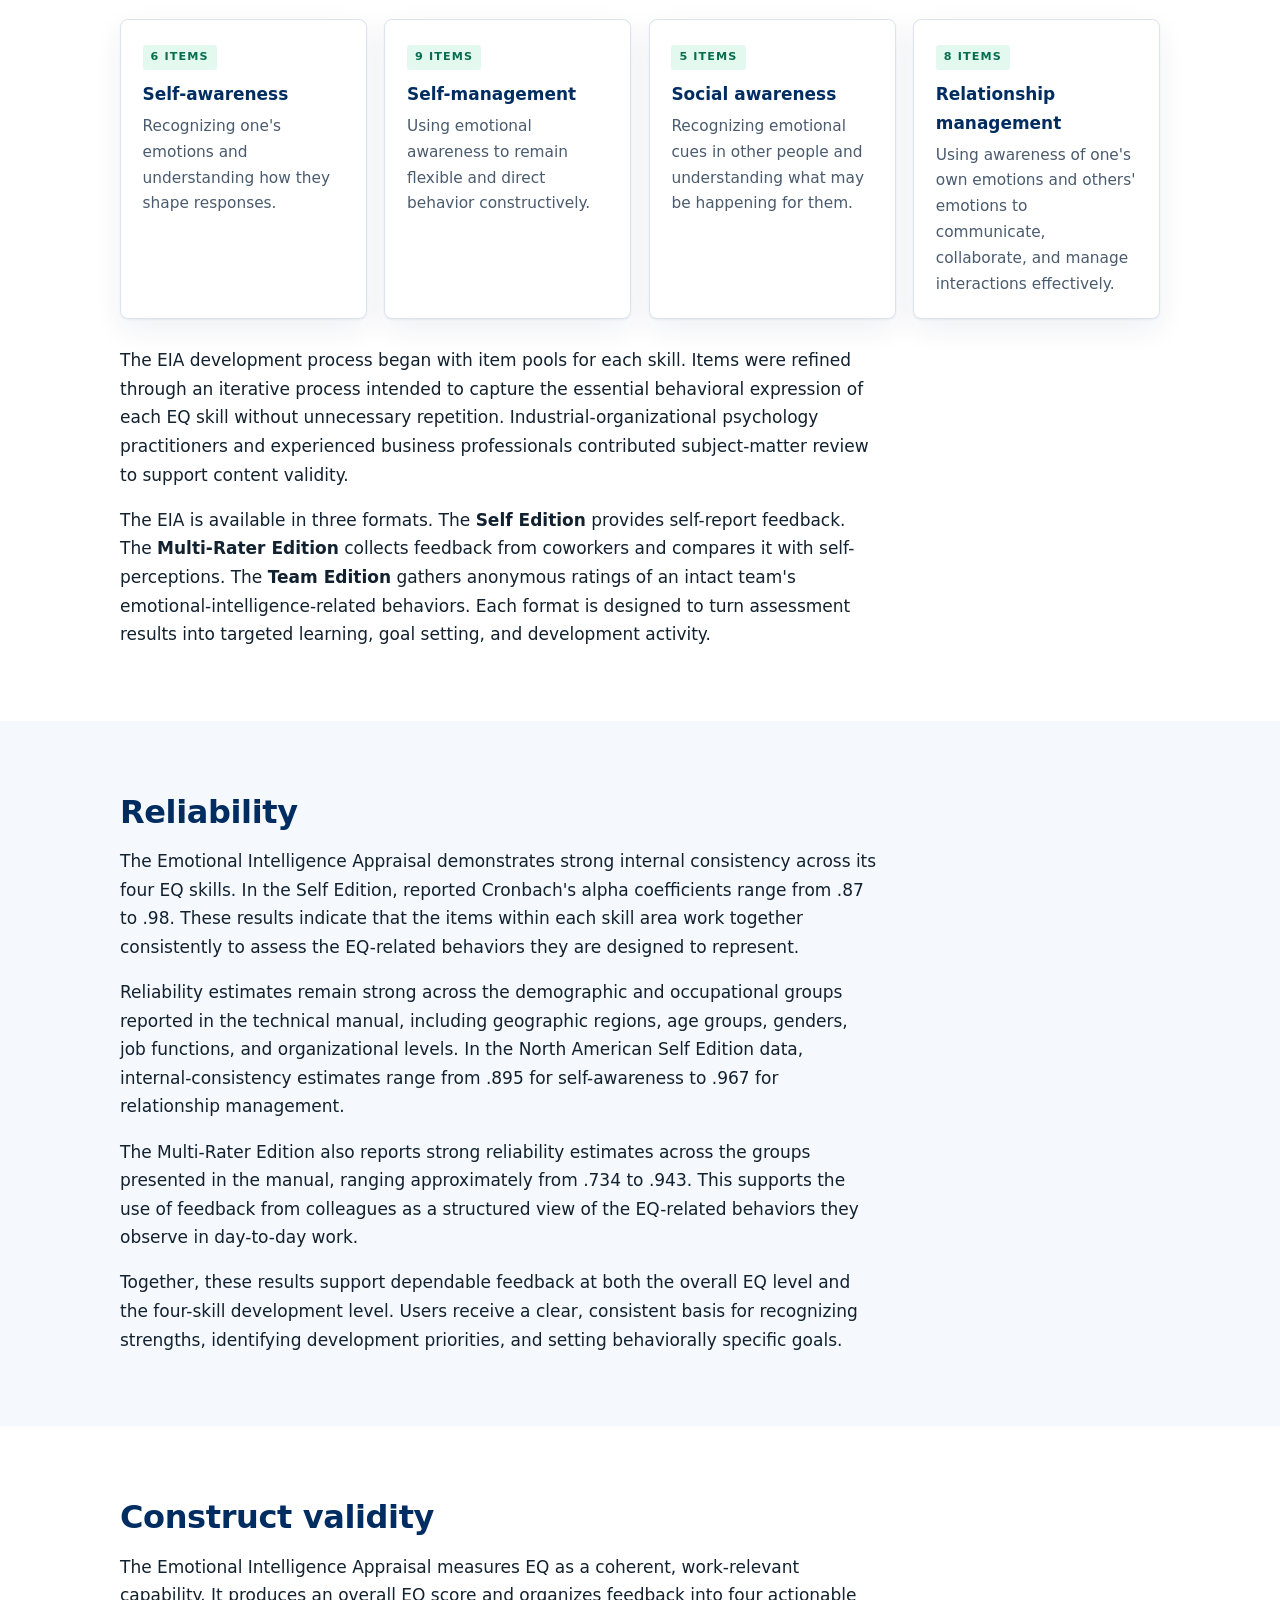
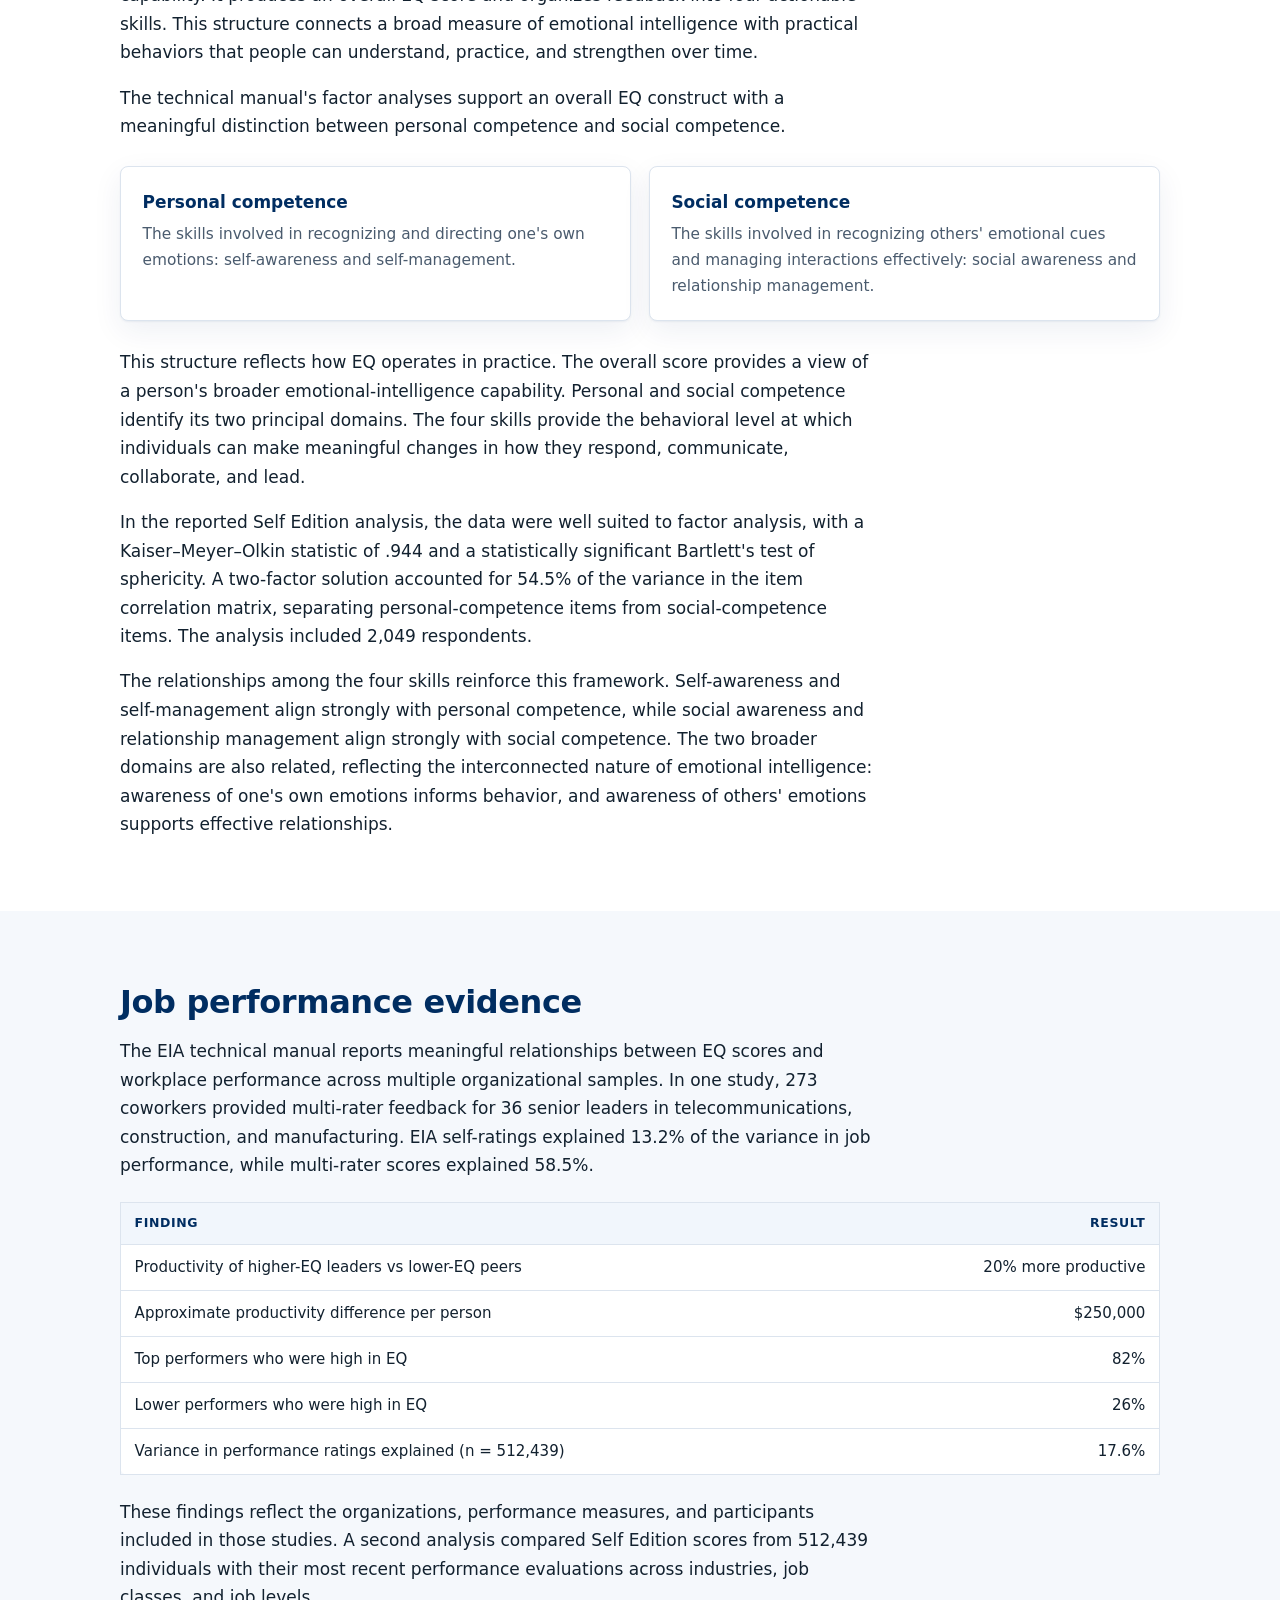
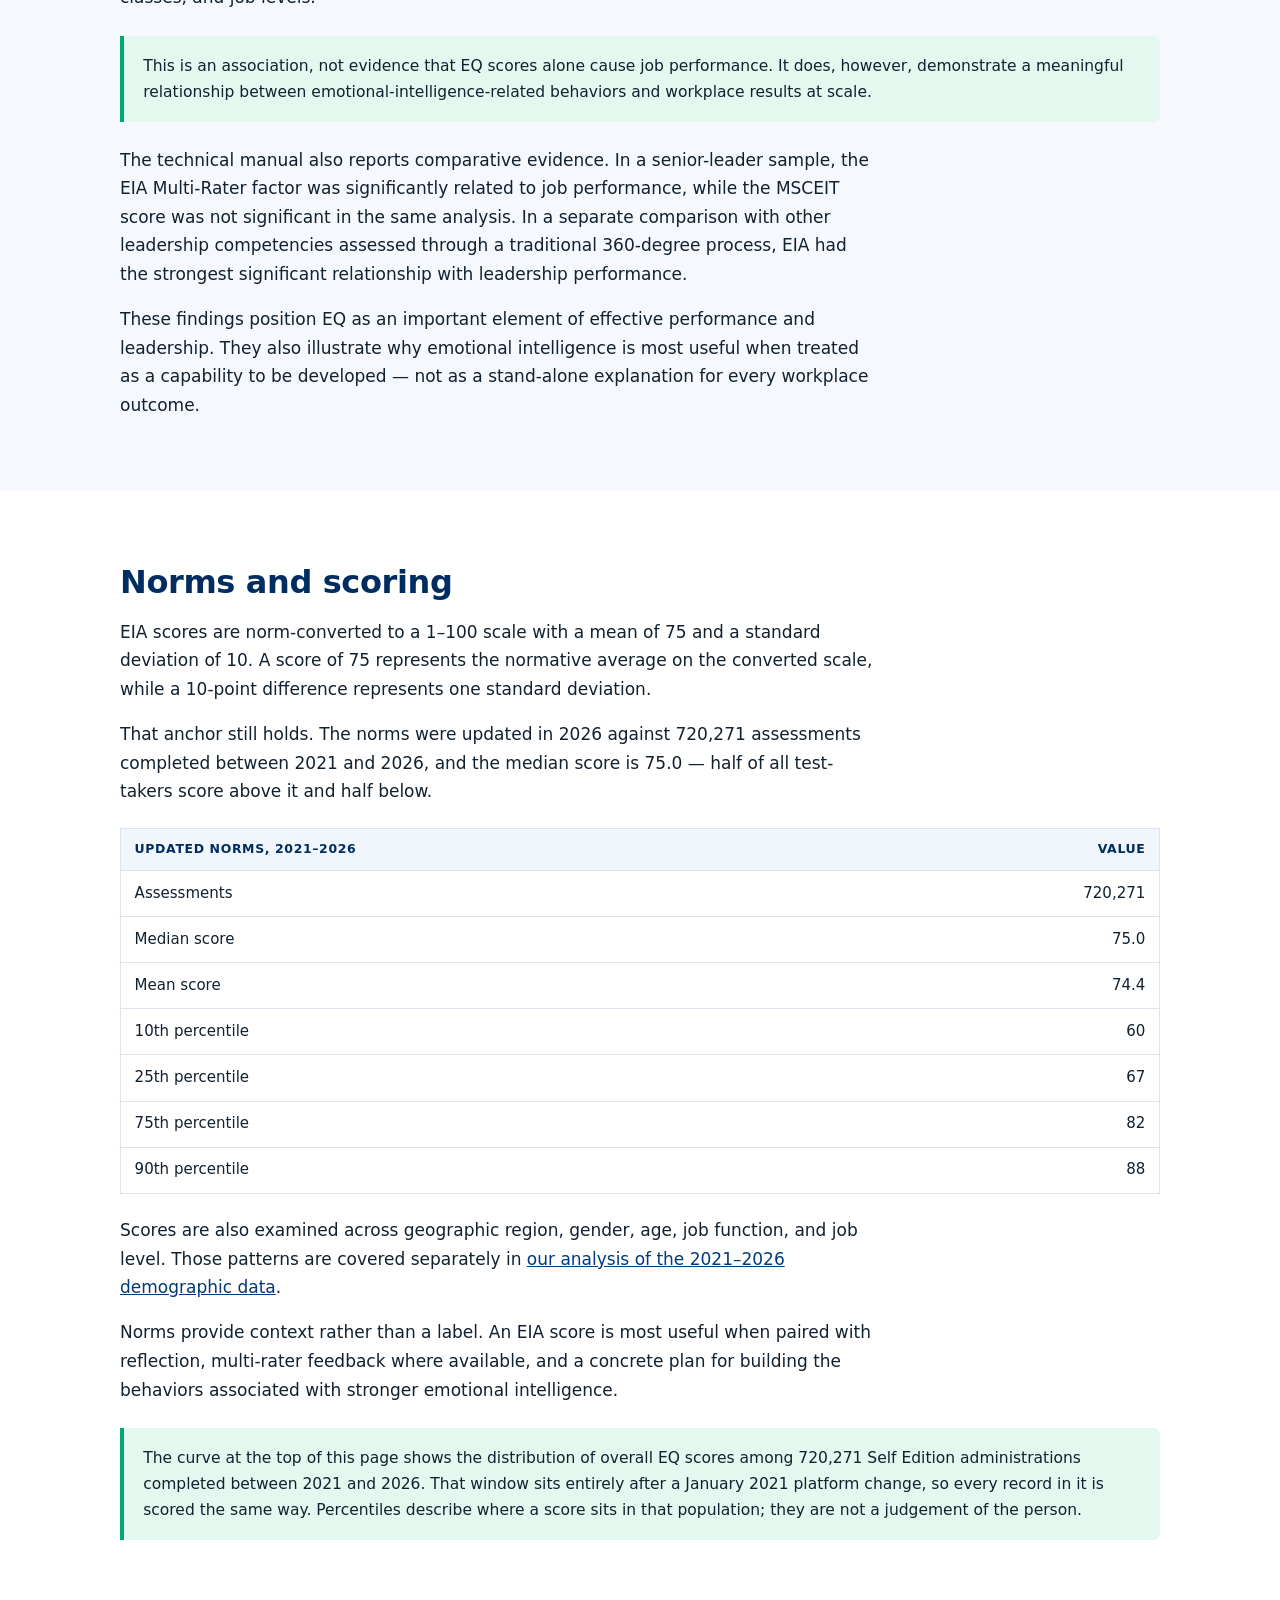
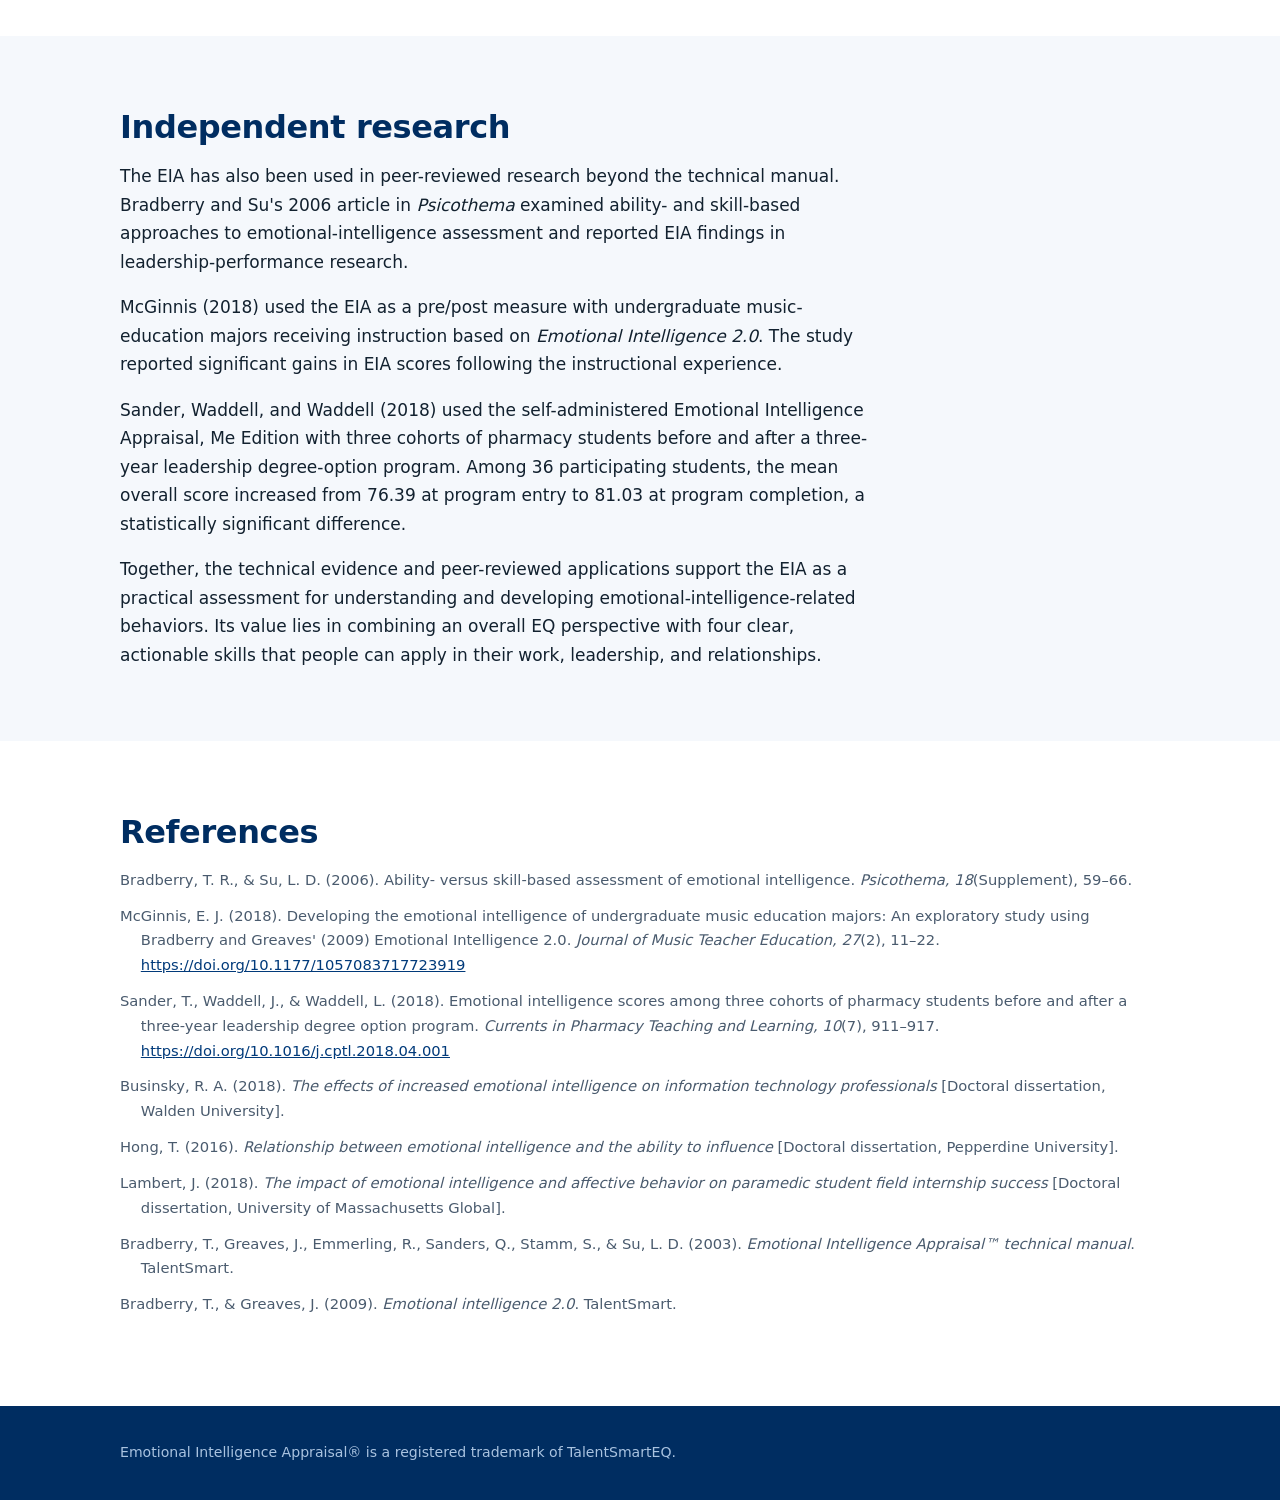
==== commit 979bf1b4: "Add files via upload" ====
--- a/index.html
+++ b/index.html
@@ -26,21 +26,21 @@
         <label for="score">Overall EQ score</label>
         <input id="score" type="number" min="20" max="100" step="1" value="75" inputmode="numeric" aria-describedby="verdict">
         <div class="readout" id="verdict" aria-live="polite">
-          <div class="big" id="line1">Higher than <em>41%</em> of recent test-takers</div>
-          <div class="sec" id="line2">This sits a little below the middle of the current distribution.</div>
+          <div class="big" id="line1">Higher than <em>51%</em> of recent test-takers</div>
+          <div class="sec" id="line2">This sits right at the middle of the current distribution.</div>
         </div>
       </div>
 
       <div class="chartwrap">
         <svg id="chart" viewBox="0 0 1000 320" role="img"
-             aria-label="Distribution of overall EQ scores among 139,734 test-takers from 2022 to 2026"></svg>
+             aria-label="Distribution of overall EQ scores among 720,271 test-takers from 2021 to 2026"></svg>
         <div class="tip" id="tip"></div>
       </div>
 
       <p class="hint">Move across the curve to read any score, or click to set one.</p>
       <div class="marks" id="marks"></div>
 
-      <p class="basis">Based on <strong>139,734</strong> Self Edition administrations completed between 2022 and 2026.
+      <p class="basis">Based on <strong>720,271</strong> Self Edition administrations completed between 2021 and 2026.
         <a href="#norms">How these norms are built</a></p>
     </div>
   </div>
@@ -140,13 +140,31 @@
   <div class="shell">
     <h2>Norms and scoring</h2>
     <p>EIA scores are norm-converted to a 1&ndash;100 scale with a mean of 75 and a standard deviation of 10. A score of 75 represents the normative average on the converted scale, while a 10-point difference represents one standard deviation.</p>
-    <p>The technical manual reports descriptive results across geographic regions, gender, age, job function, and job title. This enables the organization to examine score patterns across diverse occupational and demographic groups.</p>
-    <p>The reported normative analyses found differences by organizational role and function. EQ scores declined among director-level and more senior titles in the analyzed data. Customer service, human resources, business development, and research-and-development roles had the highest reported average scores, while sales, finance, and information-technology roles did not differ significantly from one another.</p>
+
+    <p>That anchor still holds. The norms were updated in 2026 against 720,271 assessments completed between
+      2021 and 2026, and the median score is 75.0 &mdash; half of all test-takers score above it and half below.</p>
+
+    <div class="scroll">
+      <table>
+        <thead><tr><th>Updated norms, 2021&ndash;2026</th><th>Value</th></tr></thead>
+        <tbody>
+          <tr><td>Assessments</td><td>720,271</td></tr>
+          <tr><td>Median score</td><td>75.0</td></tr>
+          <tr><td>Mean score</td><td>74.4</td></tr>
+          <tr><td>10th percentile</td><td>60</td></tr>
+          <tr><td>25th percentile</td><td>67</td></tr>
+          <tr><td>75th percentile</td><td>82</td></tr>
+          <tr><td>90th percentile</td><td>88</td></tr>
+        </tbody>
+      </table>
+    </div>
+    <!-- TODO before publishing: replace href="#" with the demographics article URL. -->
+    <p>Scores are also examined across geographic region, gender, age, job function, and job level. Those patterns are covered separately in <a href="#">our analysis of the 2021&ndash;2026 demographic data</a>.</p>
     <p>Norms provide context rather than a label. An EIA score is most useful when paired with reflection, multi-rater feedback where available, and a concrete plan for building the behaviors associated with stronger emotional intelligence.</p>
 
     <div class="callout">
-      <p>The curve at the top of this page shows the distribution of overall EQ scores among 139,734 Self Edition
-        administrations completed between 2022 and 2026. That window sits entirely after a January 2021 platform
+      <p>The curve at the top of this page shows the distribution of overall EQ scores among 720,271 Self Edition
+        administrations completed between 2021 and 2026. That window sits entirely after a January 2021 platform
         change, so every record in it is scored the same way. Percentiles describe where a score sits in that
         population; they are not a judgement of the person.</p>
     </div>
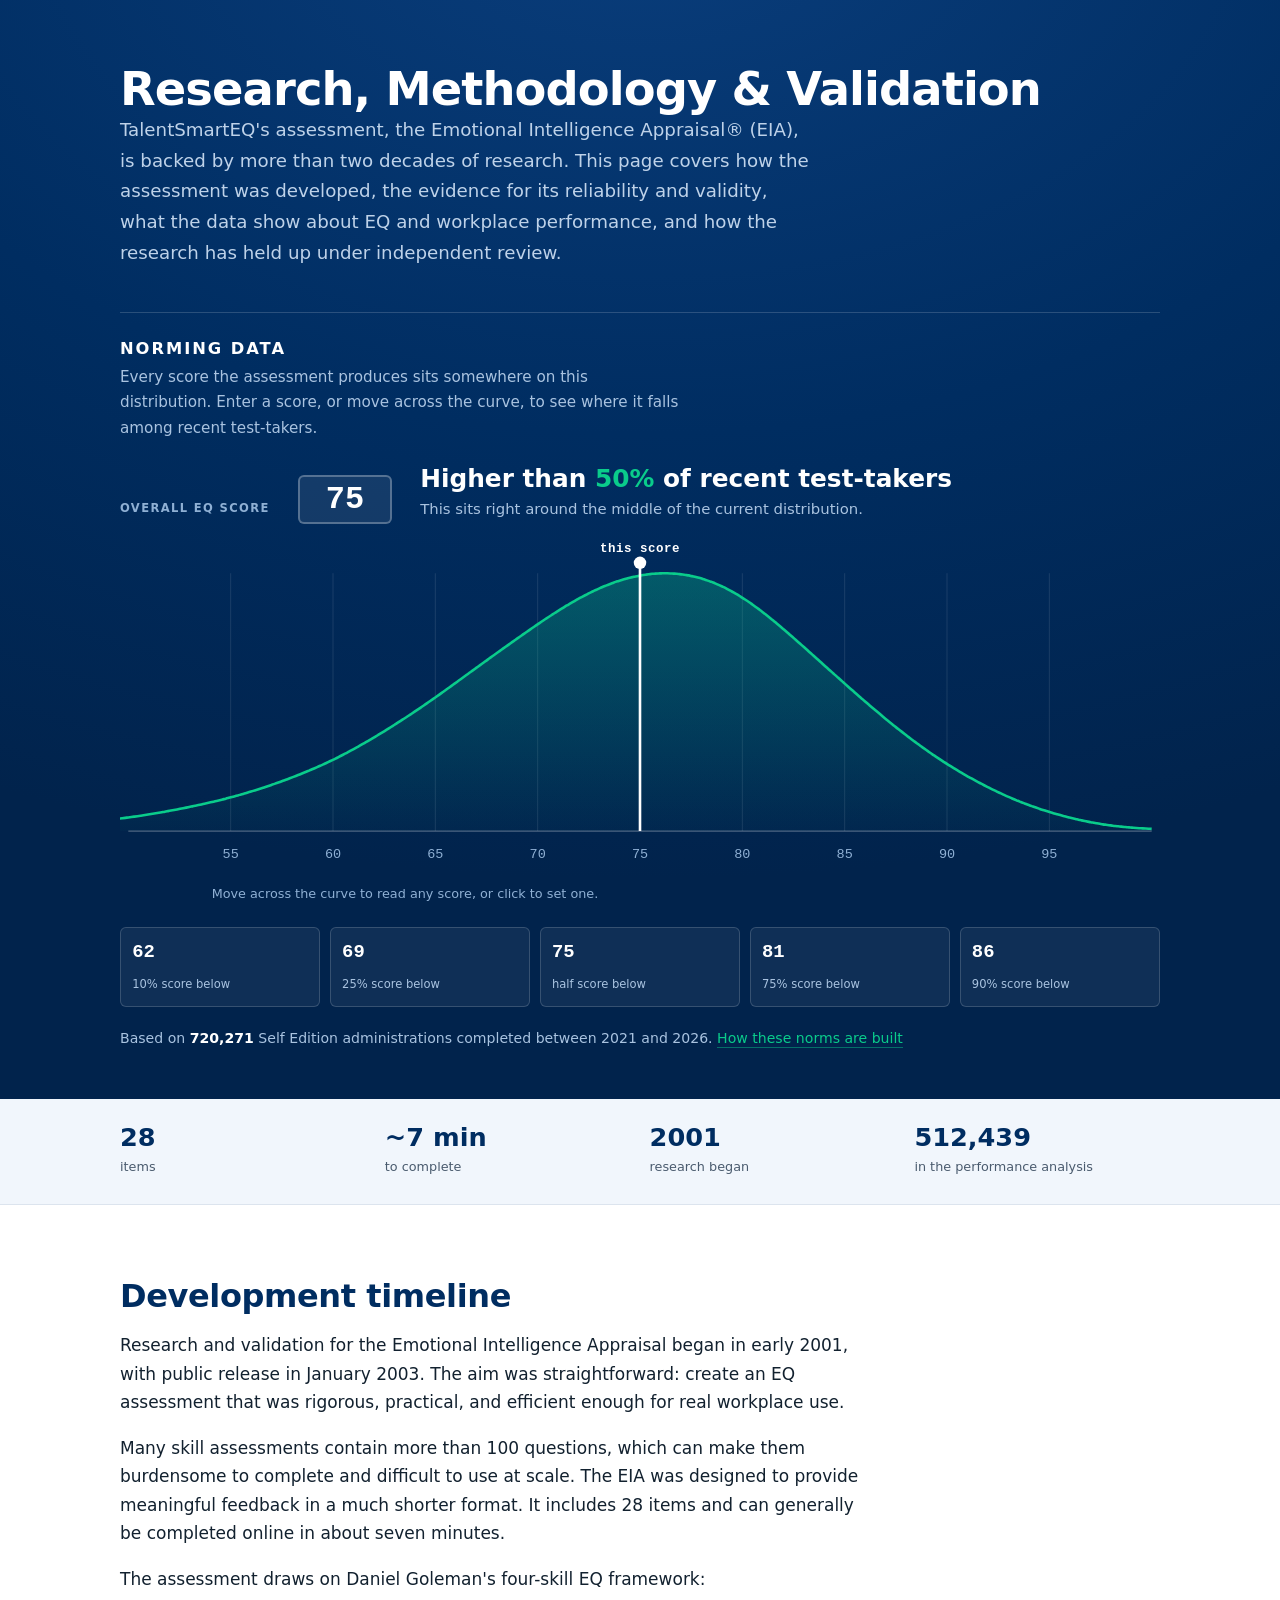
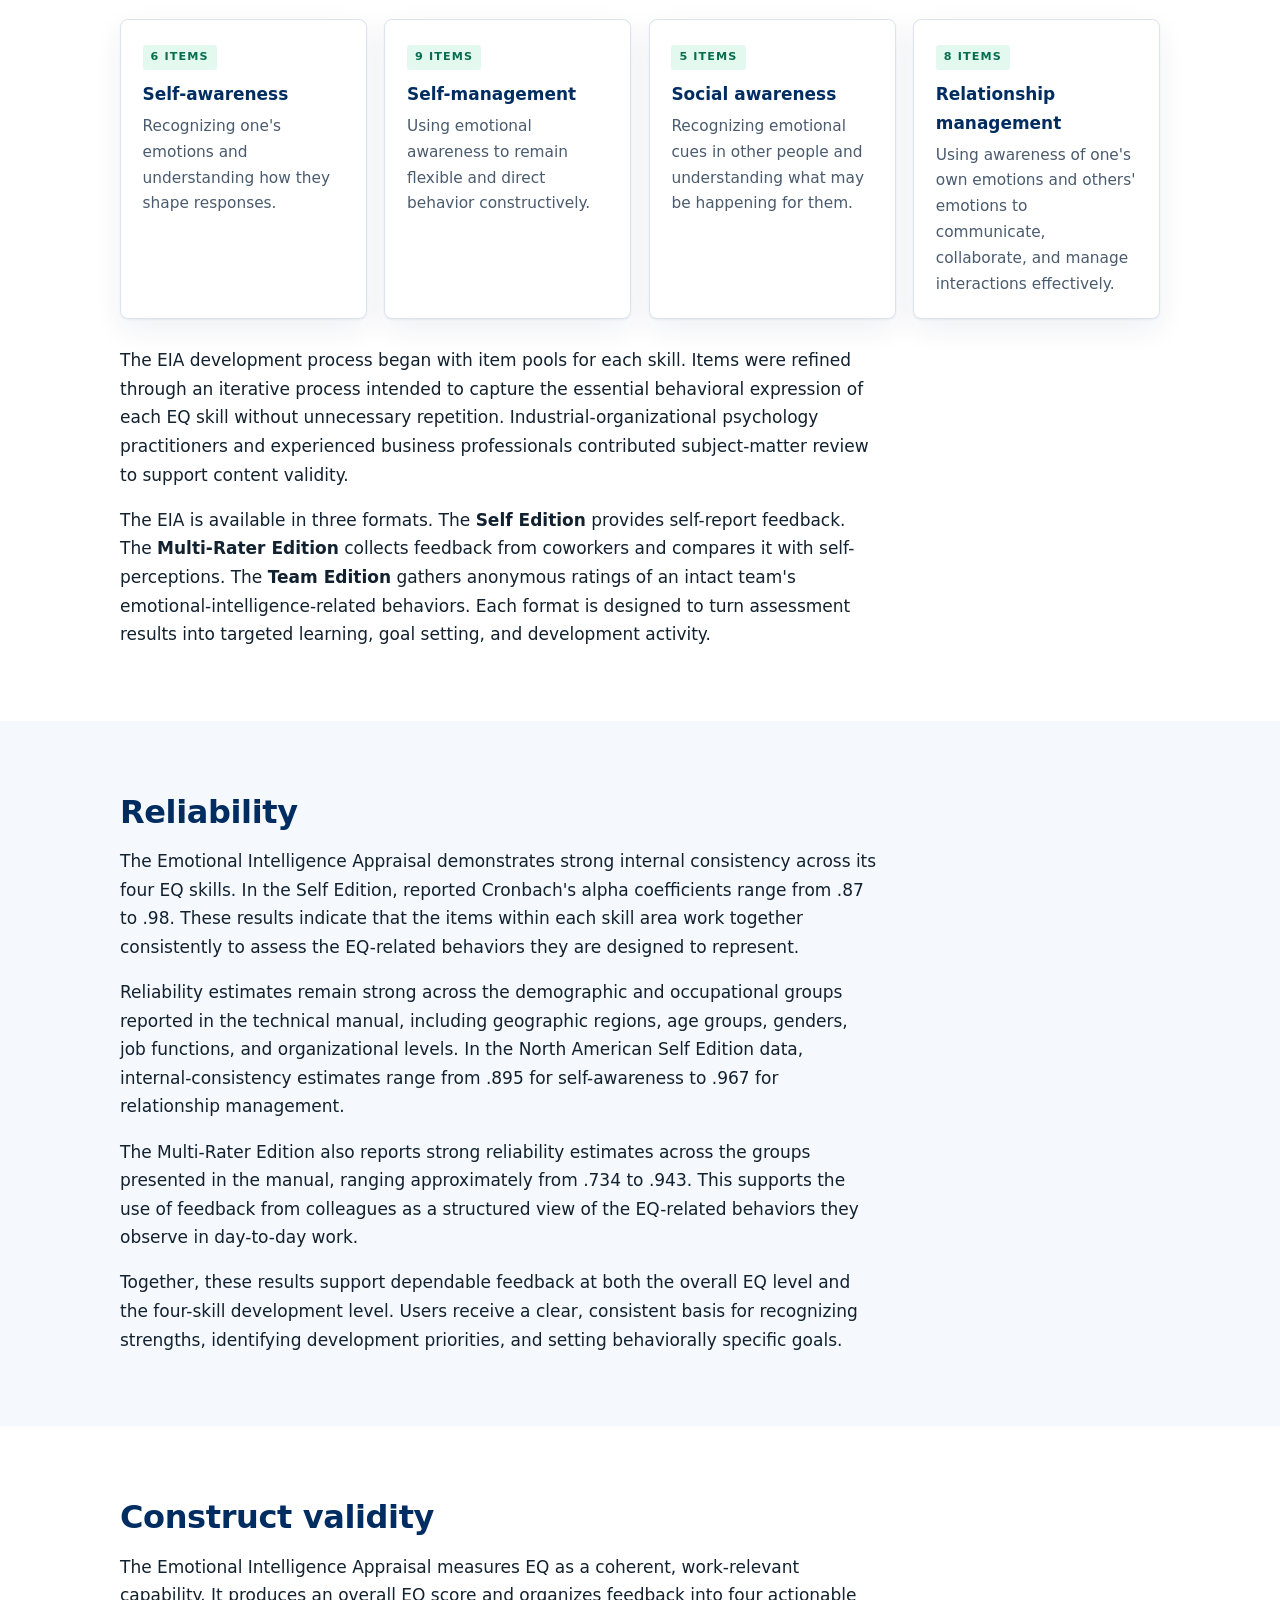
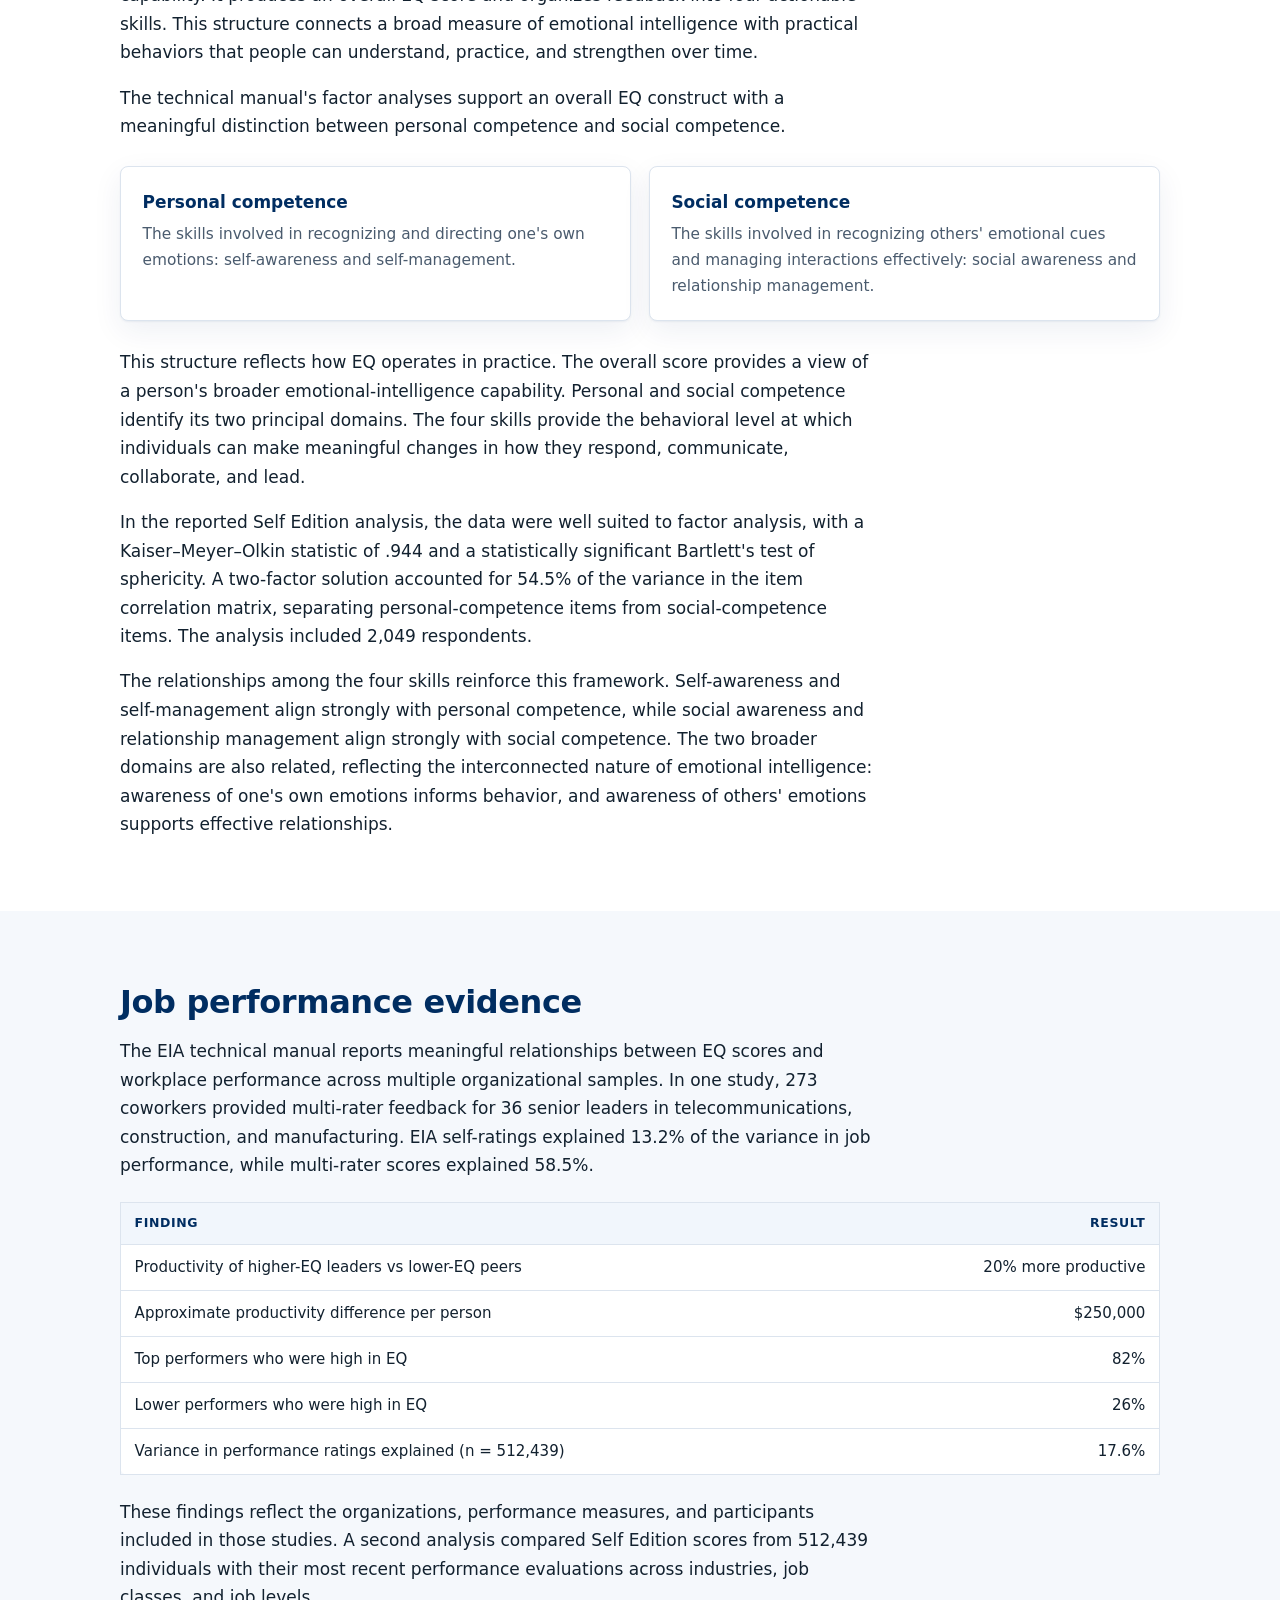
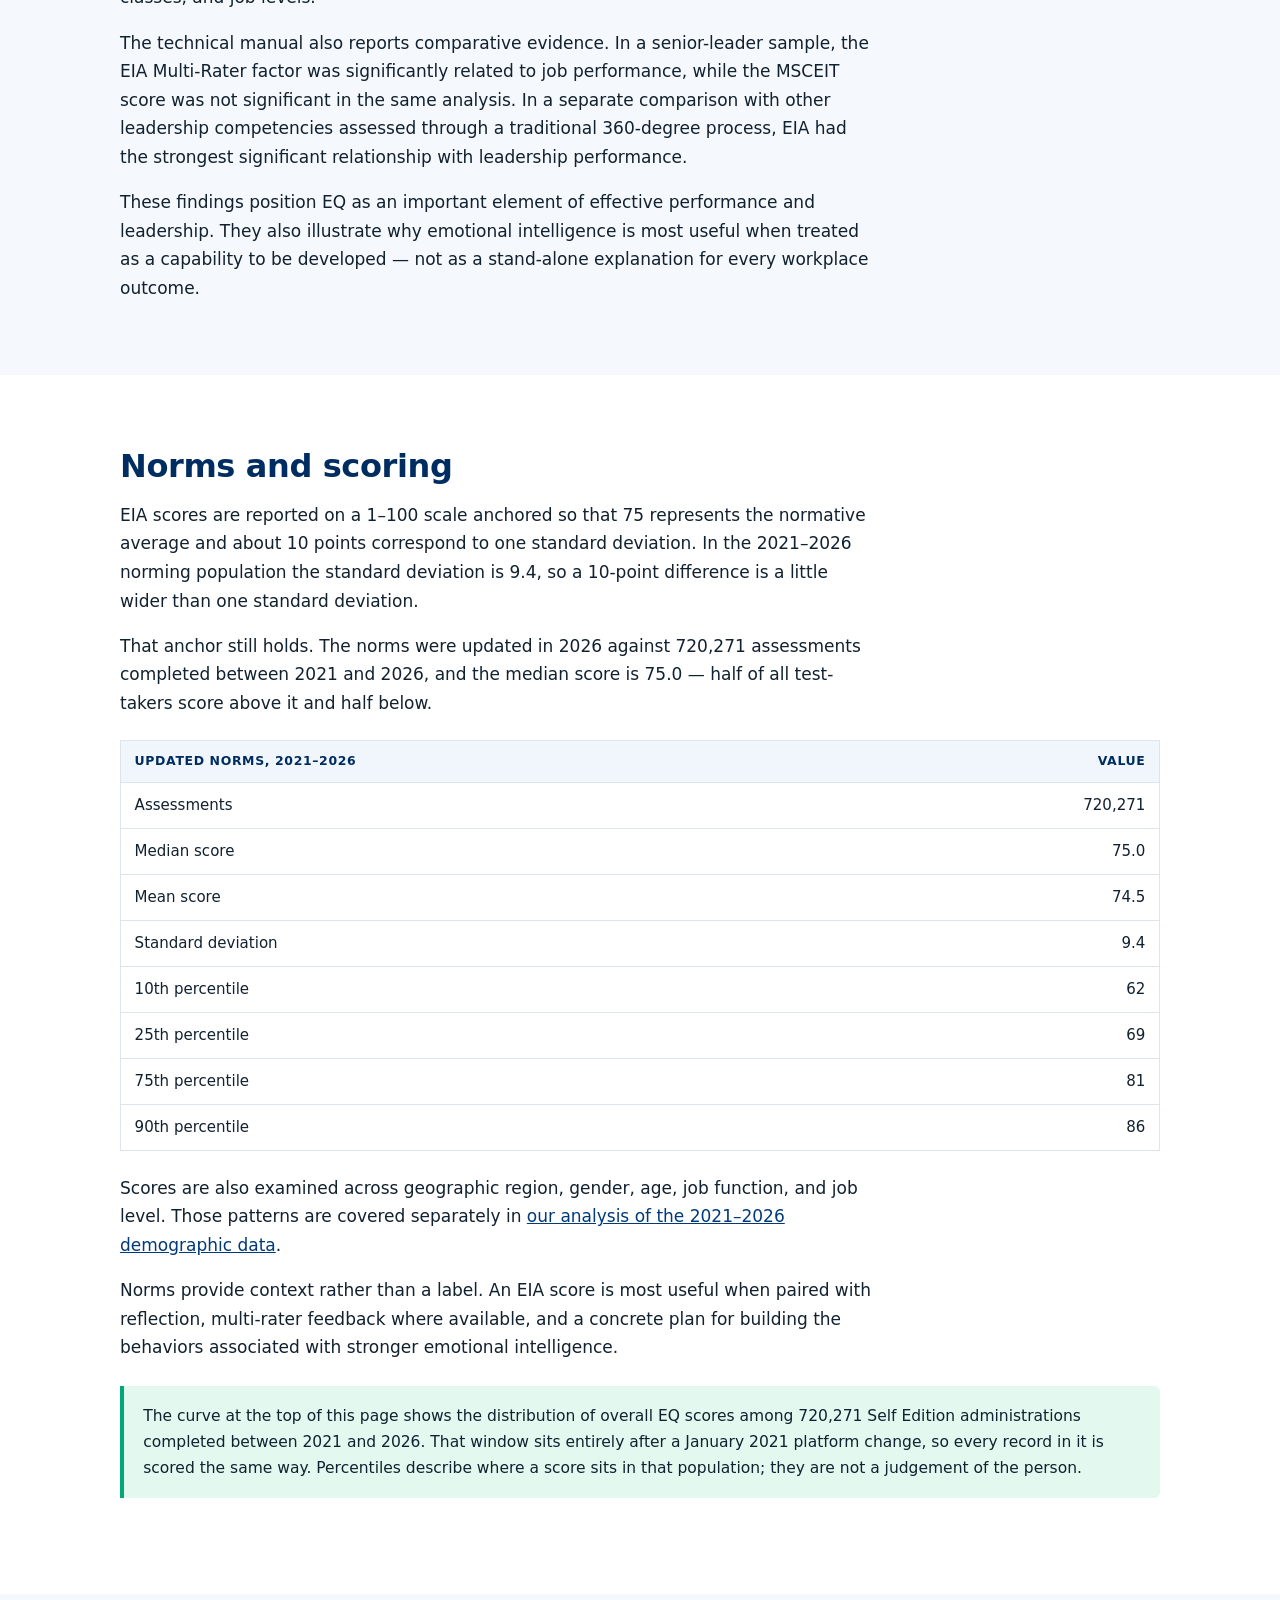
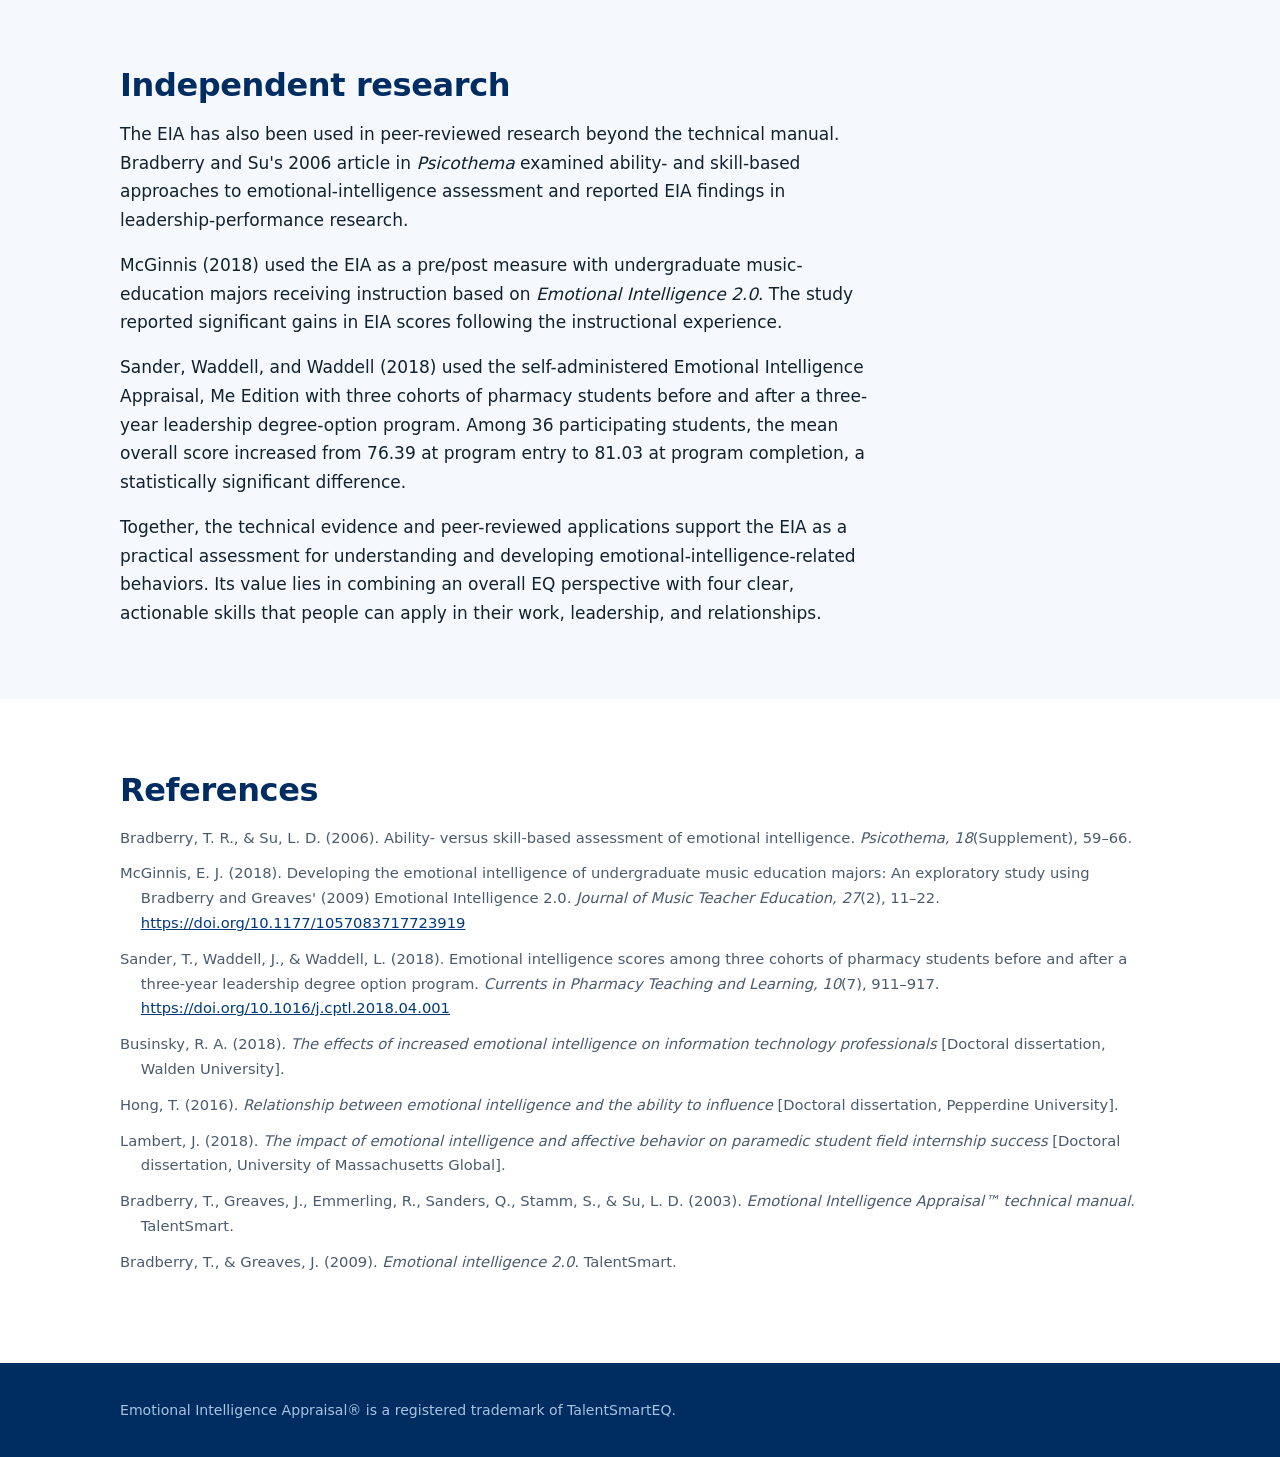
==== commit 236f61ca: "Add files via upload" ====
--- a/index.html
+++ b/index.html
@@ -127,10 +127,6 @@
 
     <p>These findings reflect the organizations, performance measures, and participants included in those studies. A second analysis compared Self Edition scores from 512,439 individuals with their most recent performance evaluations across industries, job classes, and job levels.</p>
 
-    <div class="callout">
-      <p>This is an association, not evidence that EQ scores alone cause job performance. It does, however, demonstrate a meaningful relationship between emotional-intelligence-related behaviors and workplace results at scale.</p>
-    </div>
-
     <p>The technical manual also reports comparative evidence. In a senior-leader sample, the EIA Multi-Rater factor was significantly related to job performance, while the MSCEIT score was not significant in the same analysis. In a separate comparison with other leadership competencies assessed through a traditional 360-degree process, EIA had the strongest significant relationship with leadership performance.</p>
     <p>These findings position EQ as an important element of effective performance and leadership. They also illustrate why emotional intelligence is most useful when treated as a capability to be developed &mdash; not as a stand-alone explanation for every workplace outcome.</p>
   </div>
@@ -139,7 +135,7 @@
 <section id="norms">
   <div class="shell">
     <h2>Norms and scoring</h2>
-    <p>EIA scores are norm-converted to a 1&ndash;100 scale with a mean of 75 and a standard deviation of 10. A score of 75 represents the normative average on the converted scale, while a 10-point difference represents one standard deviation.</p>
+    <p>EIA scores are reported on a 1&ndash;100 scale anchored so that 75 represents the normative average and about 10 points correspond to one standard deviation. In the 2021&ndash;2026 norming population the standard deviation is 9.4, so a 10-point difference is a little wider than one standard deviation.</p>
 
     <p>That anchor still holds. The norms were updated in 2026 against 720,271 assessments completed between
       2021 and 2026, and the median score is 75.0 &mdash; half of all test-takers score above it and half below.</p>
@@ -150,11 +146,12 @@
         <tbody>
           <tr><td>Assessments</td><td>720,271</td></tr>
           <tr><td>Median score</td><td>75.0</td></tr>
-          <tr><td>Mean score</td><td>74.4</td></tr>
-          <tr><td>10th percentile</td><td>60</td></tr>
-          <tr><td>25th percentile</td><td>67</td></tr>
-          <tr><td>75th percentile</td><td>82</td></tr>
-          <tr><td>90th percentile</td><td>88</td></tr>
+          <tr><td>Mean score</td><td>74.5</td></tr>
+          <tr><td>Standard deviation</td><td>9.4</td></tr>
+          <tr><td>10th percentile</td><td>62</td></tr>
+          <tr><td>25th percentile</td><td>69</td></tr>
+          <tr><td>75th percentile</td><td>81</td></tr>
+          <tr><td>90th percentile</td><td>86</td></tr>
         </tbody>
       </table>
     </div>
